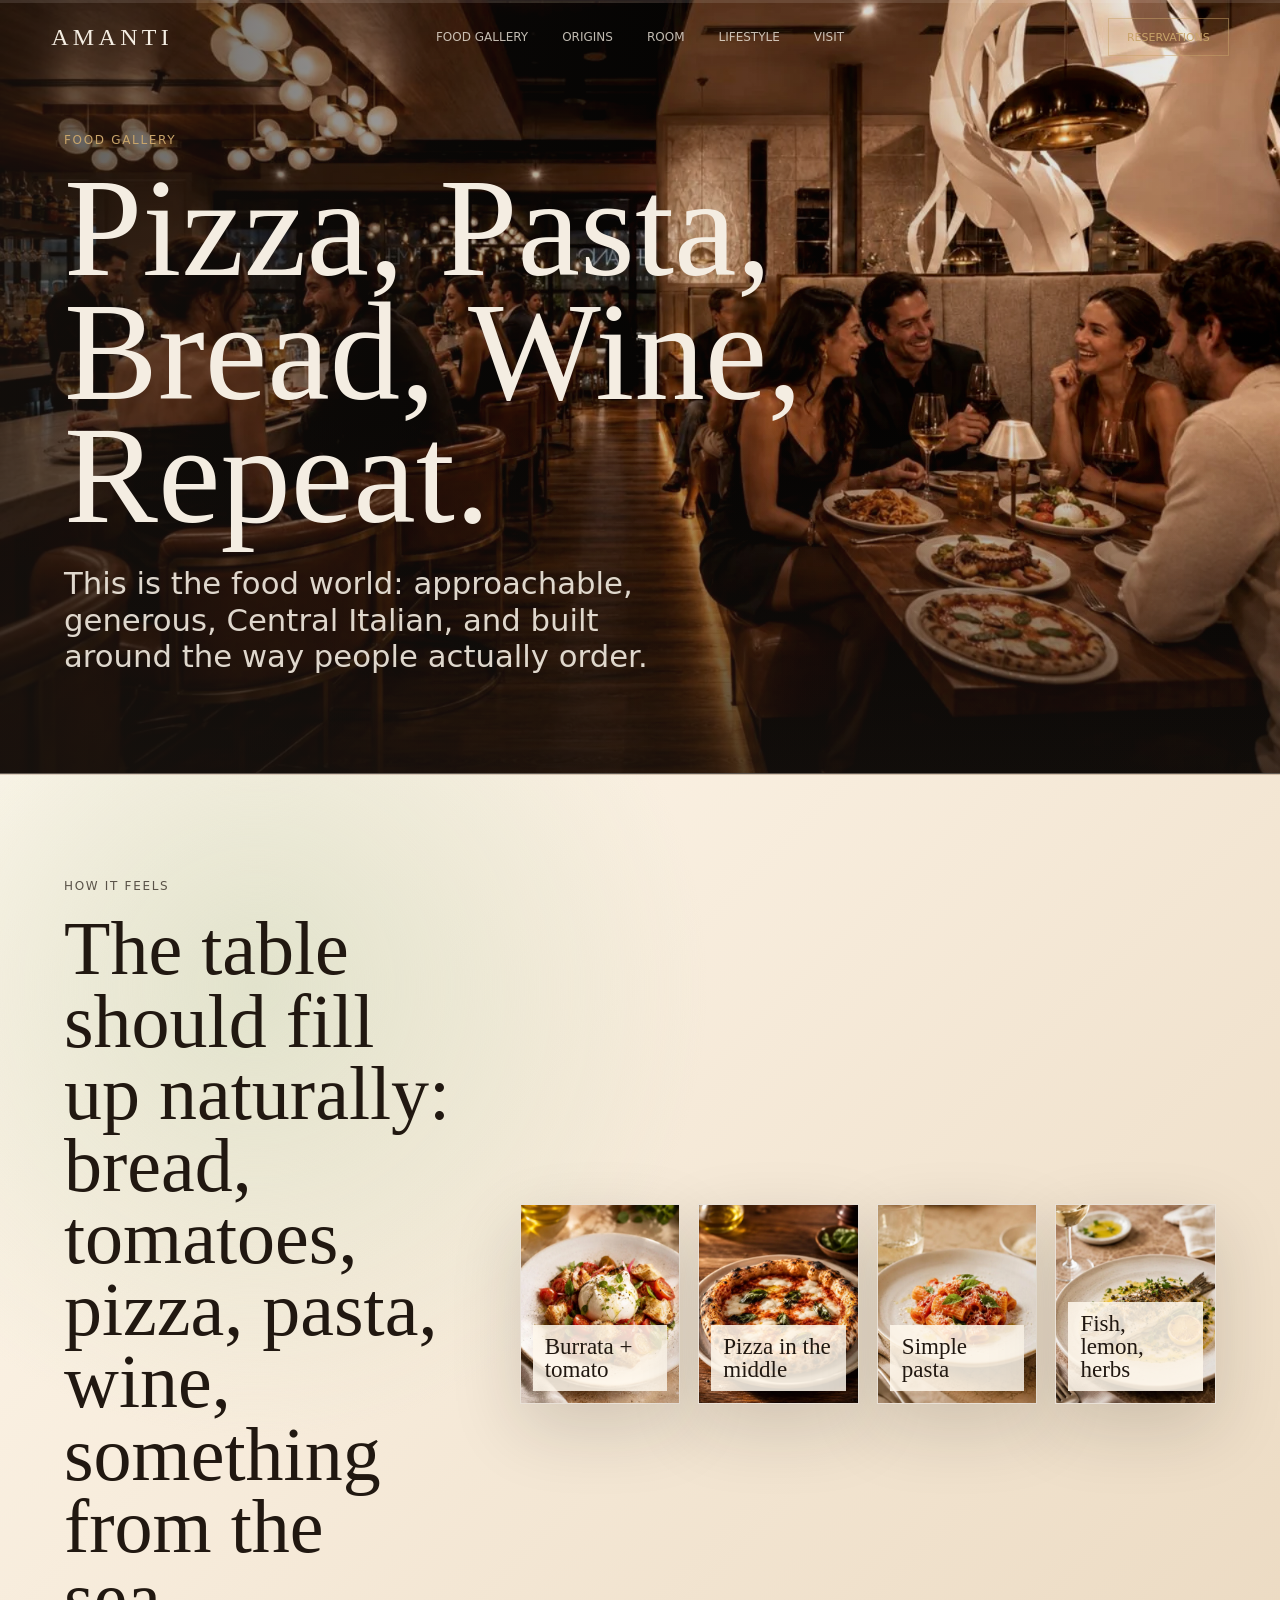
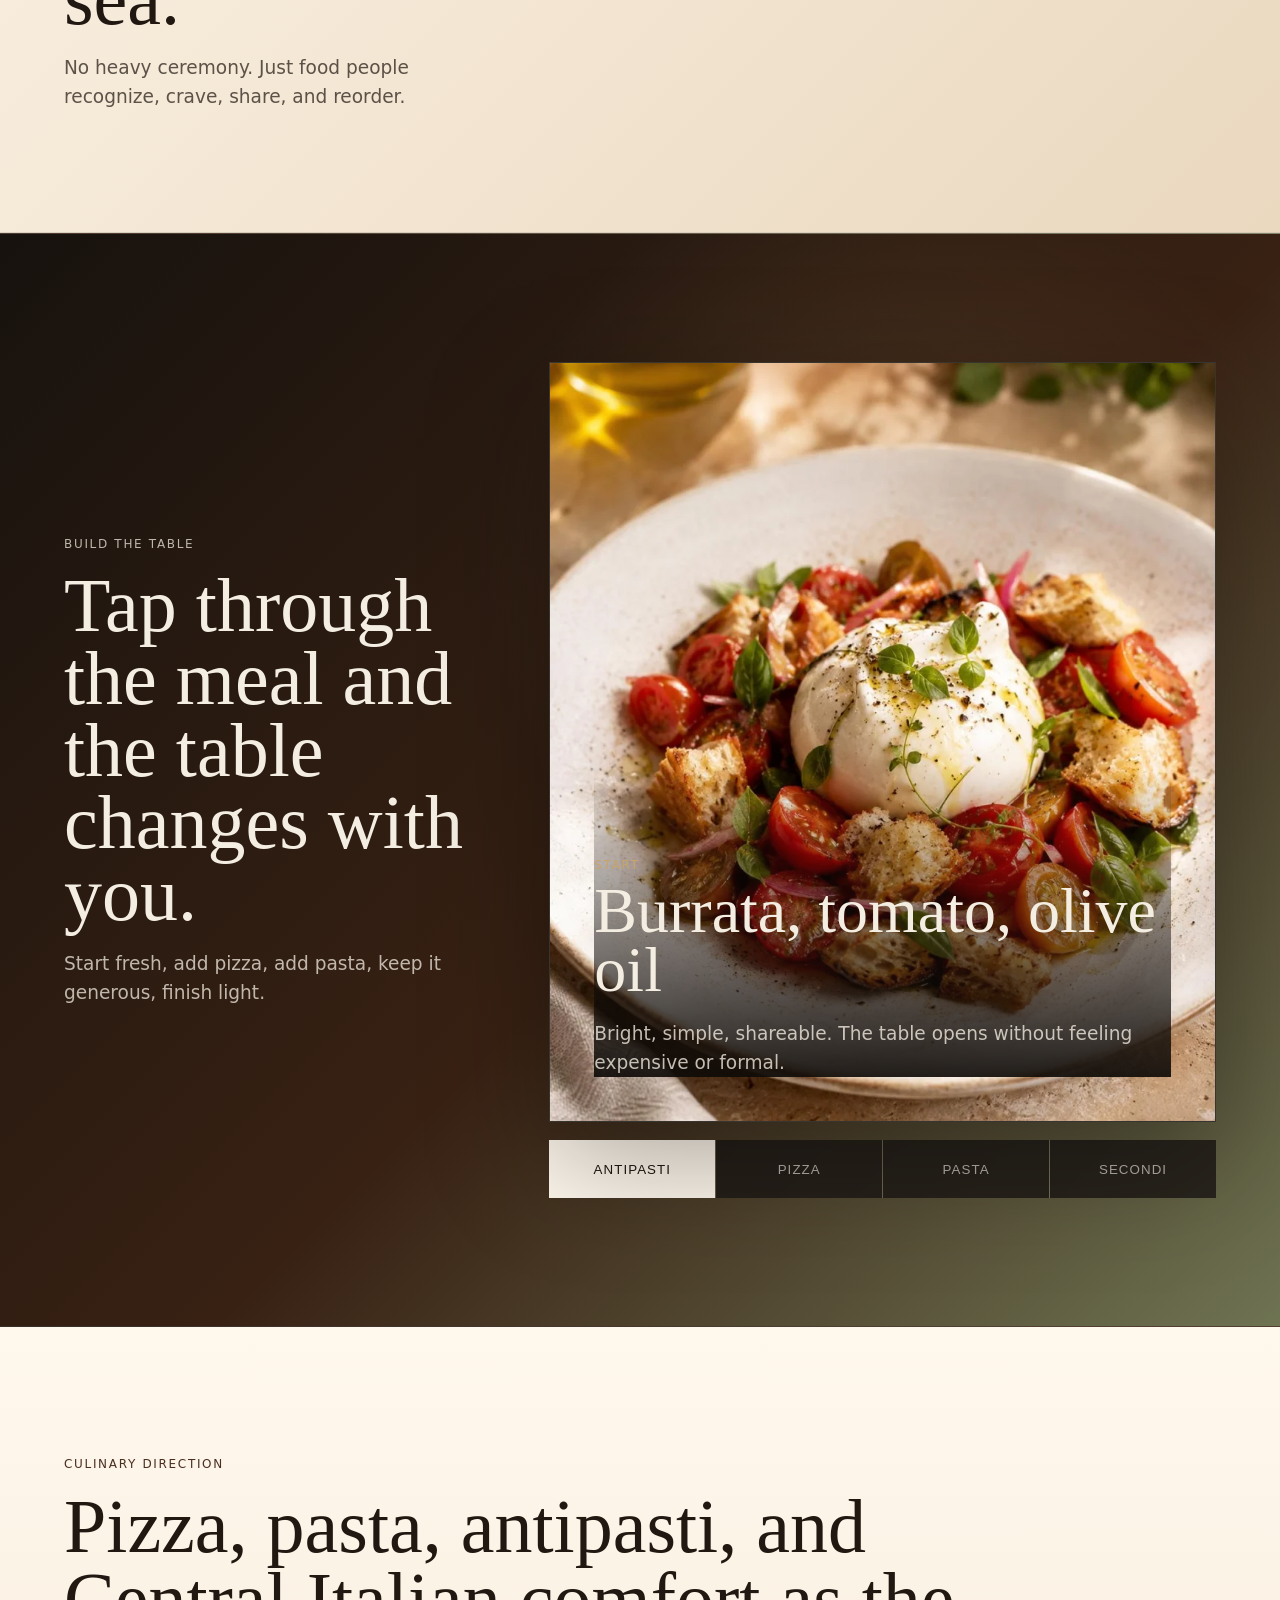
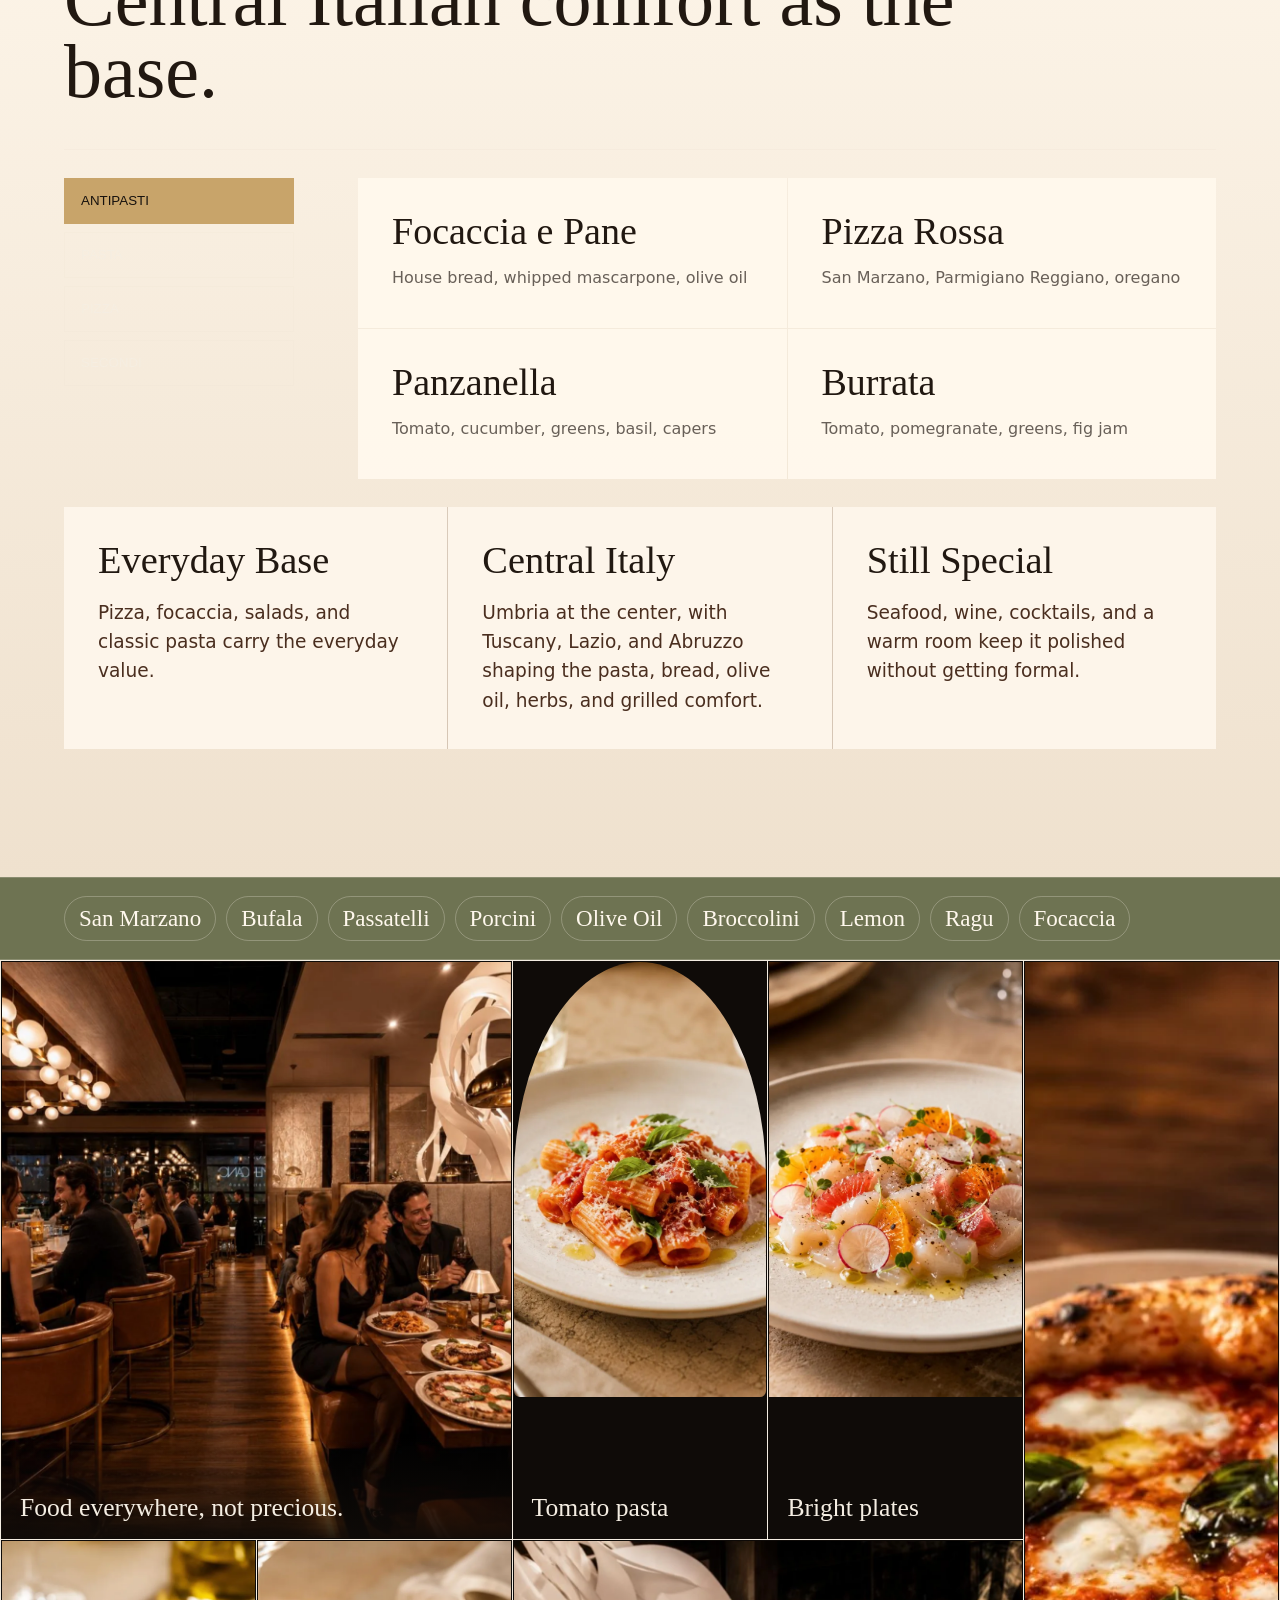
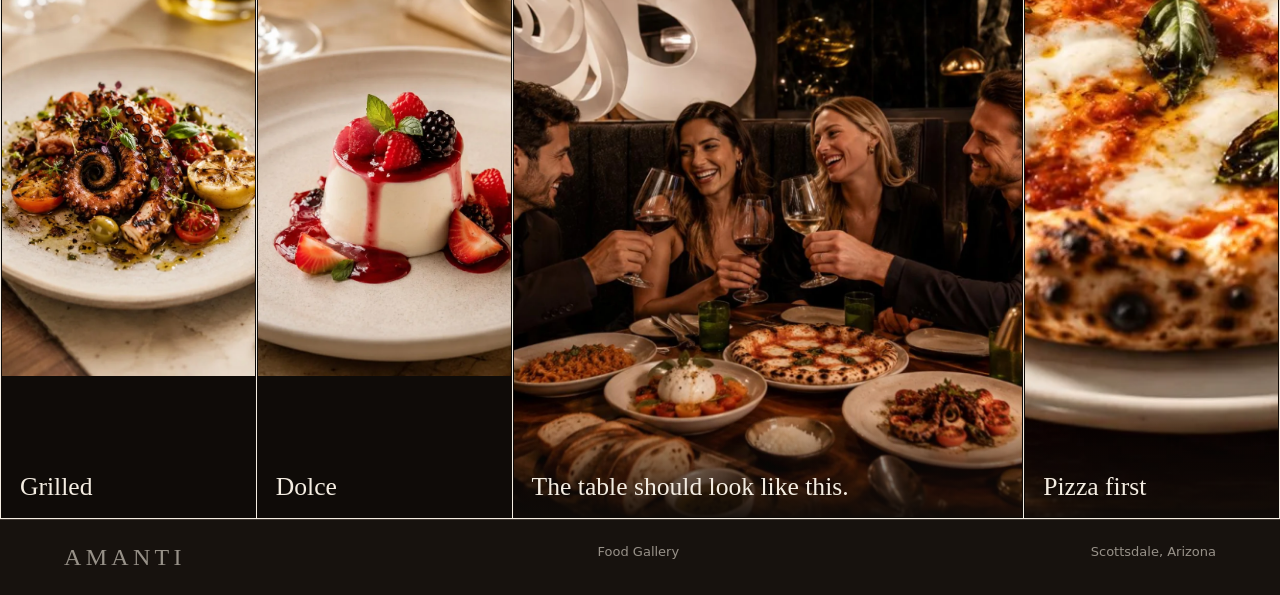
==== food.html @ 5ed213a6 "Split Amanti brand home and food gallery" ====
<!doctype html>
<html lang="en">
<head>
  <meta charset="utf-8">
  <meta name="viewport" content="width=device-width, initial-scale=1">
  <title>Food Gallery | Amanti Scottsdale</title>
  <meta name="description" content="Explore Amanti's food gallery: pizza, pasta, antipasti, seafood, Central Italian comfort, and everyday neighborhood Italian dishes.">
  <meta name="theme-color" content="#17120e">
  <meta property="og:title" content="Food Gallery | Amanti">
  <meta property="og:description" content="Pizza, pasta, antipasti, seafood, and Central Italian comfort at Amanti Scottsdale.">
  <meta property="og:image" content="https://amantirestaurant.com/assets/margherita-pizza.webp">
  <meta property="og:type" content="website">
  <link rel="canonical" href="https://amantirestaurant.com/food.html">
  <link rel="preload" as="image" href="assets/margherita-pizza.webp">
  <link rel="stylesheet" href="styles.css">
</head>
<body>
  <div class="ambient-light" aria-hidden="true"></div>
  <div class="scroll-meter" aria-hidden="true"><span data-scroll-meter></span></div>
  <header class="site-header" data-header>
    <a class="brand" href="index.html" aria-label="Amanti home">AMANTI</a>
    <nav aria-label="Primary">
      <a href="food.html" aria-current="page">Food Gallery</a>
      <a href="origins.html">Origins</a>
      <a href="index.html#room">Room</a>
      <a href="index.html#lifestyle">Lifestyle</a>
      <a href="index.html#visit">Visit</a>
    </nav>
    <a class="header-cta" href="index.html#visit">Reservations</a>
  </header>

  <main id="top">
    <section class="origin-hero food-hero">
      <img class="origin-hero-bg" src="assets/room-service-energy.webp" alt="An Amanti table filled with pizza, pasta, wine, and shared Italian plates">
      <div class="hero-scrim"></div>
      <div class="origin-hero-content">
        <p class="eyebrow">Food Gallery</p>
        <h1>Pizza, Pasta, Bread, Wine, Repeat.</h1>
        <p class="hero-copy">This is the food world: approachable, generous, Central Italian, and built around the way people actually order.</p>
      </div>
    </section>

    <section class="table-runner" aria-label="Amanti food on the table">
      <div class="runner-copy">
        <p class="eyebrow">How It Feels</p>
        <h2>The table should fill up naturally: bread, tomatoes, pizza, pasta, wine, something from the sea.</h2>
        <p>No heavy ceremony. Just food people recognize, crave, share, and reorder.</p>
      </div>
      <div class="runner-track">
        <figure class="runner-card tilt-left"><img src="assets/burrata-tomato.webp" alt="Burrata with tomatoes, basil, olive oil, and toasted bread"><figcaption>Burrata + tomato</figcaption></figure>
        <figure class="runner-card lift"><img src="assets/margherita-pizza.webp" alt="Margherita pizza with tomato, mozzarella, basil, and blistered crust"><figcaption>Pizza in the middle</figcaption></figure>
        <figure class="runner-card tilt-right"><img src="assets/rigatoni-tomato.webp" alt="Rigatoni pasta with tomato sauce, basil, and Parmigiano"><figcaption>Simple pasta</figcaption></figure>
        <figure class="runner-card"><img src="assets/branzino-lemon.webp" alt="Whole branzino with lemon, herbs, capers, olive oil, and wine"><figcaption>Fish, lemon, herbs</figcaption></figure>
      </div>
    </section>

    <section class="interactive-table" aria-label="Build an Amanti table">
      <div class="interactive-copy">
        <p class="eyebrow">Build The Table</p>
        <h2>Tap through the meal and the table changes with you.</h2>
        <p>Start fresh, add pizza, add pasta, keep it generous, finish light.</p>
      </div>
      <div class="table-stage">
        <div class="plate-frame">
          <img data-table-image src="assets/burrata-tomato.webp" alt="Burrata with tomatoes, basil, olive oil, and toasted bread">
          <div class="plate-label">
            <span data-table-kicker>Start</span>
            <strong data-table-title>Burrata, tomato, olive oil</strong>
            <p data-table-copy>Bright, simple, shareable. The table opens without feeling expensive or formal.</p>
          </div>
        </div>
        <div class="table-choices" role="tablist" aria-label="Choose the Amanti table moment">
          <button class="active" type="button" data-table-choice data-image="assets/burrata-tomato.webp" data-kicker="Start" data-title="Burrata, tomato, olive oil" data-copy="Bright, simple, shareable. The table opens without feeling expensive or formal.">Antipasti</button>
          <button type="button" data-table-choice data-image="assets/margherita-pizza.webp" data-kicker="Middle" data-title="Margherita, sausage, broccolini" data-copy="Pizza is the approachable base: useful for families, regulars, bar seats, and weeknight dinners.">Pizza</button>
          <button type="button" data-table-choice data-image="assets/rigatoni-tomato.webp" data-kicker="Comfort" data-title="Tomato pasta, ragu, passatelli" data-copy="Central Italian comfort. Familiar enough to crave, rooted enough to mean something.">Pasta</button>
          <button type="button" data-table-choice data-image="assets/branzino-lemon.webp" data-kicker="Still Special" data-title="Branzino, lemon, herbs" data-copy="Seafood, wine, and larger plates keep the ceiling high without changing the neighborhood feel.">Secondi</button>
        </div>
      </div>
    </section>

    <section class="menu-section" id="menu">
      <div class="section-heading">
        <p class="eyebrow">Culinary Direction</p>
        <h2>Pizza, pasta, antipasti, and Central Italian comfort as the base.</h2>
      </div>
      <div class="menu-shell">
        <div class="menu-tabs" role="tablist" aria-label="Menu sections">
          <button class="active" type="button" role="tab" aria-selected="true" data-menu-tab="antipasti">Antipasti</button>
          <button type="button" role="tab" aria-selected="false" data-menu-tab="pasta">Pasta</button>
          <button type="button" role="tab" aria-selected="false" data-menu-tab="pizza">Pizza</button>
          <button type="button" role="tab" aria-selected="false" data-menu-tab="secondi">Secondi</button>
        </div>
        <div class="menu-panel active" data-menu-panel="antipasti">
          <article><span>Focaccia e Pane</span><em>House bread, whipped mascarpone, olive oil</em></article>
          <article><span>Pizza Rossa</span><em>San Marzano, Parmigiano Reggiano, oregano</em></article>
          <article><span>Panzanella</span><em>Tomato, cucumber, greens, basil, capers</em></article>
          <article><span>Burrata</span><em>Tomato, pomegranate, greens, fig jam</em></article>
        </div>
        <div class="menu-panel" data-menu-panel="pasta">
          <article><span>Passatelli</span><em>Central Italian comfort, cheese, cream, Parmigiano</em></article>
          <article><span>Mezzelune di Patate ai Porcini</span><em>Potato, taleggio, porcini mushroom</em></article>
          <article><span>Pappardelle al Cinghiale</span><em>Wild boar white ragu</em></article>
          <article><span>Lasagna Bianca</span><em>Bechamel, mozzarella, sausage, mushroom</em></article>
        </div>
        <div class="menu-panel" data-menu-panel="pizza">
          <article><span>Margherita di Bufala</span><em>Bufala DOP, San Marzano, basil</em></article>
          <article><span>Pomodorini Gialli e Speck</span><em>Burrata, yellow datterini, speck</em></article>
          <article><span>Diavola</span><em>Soppressata calabrese, fiordilatte</em></article>
          <article><span>Salsiccia e Friarielli</span><em>Sausage, broccolini, Calabrian chili</em></article>
        </div>
        <div class="menu-panel" data-menu-panel="secondi">
          <article><span>Branzino al Cartoccio</span><em>Thin potato, charred cherry tomato</em></article>
          <article><span>Spiedini di Gamberi e Calamari</span><em>Breadcrumbs, lemon, roasted peppers</em></article>
          <article><span>Pollo alla Cacciatora</span><em>Tomato, olives, creamy mashed potato</em></article>
          <article><span>Arrosticini</span><em>Charred lamb skewers, rosemary, mint salad</em></article>
        </div>
      </div>
      <div class="menu-note-grid">
        <article><span>Everyday Base</span><p>Pizza, focaccia, salads, and classic pasta carry the everyday value.</p></article>
        <article><span>Central Italy</span><p>Umbria at the center, with Tuscany, Lazio, and Abruzzo shaping the pasta, bread, olive oil, herbs, and grilled comfort.</p></article>
        <article><span>Still Special</span><p>Seafood, wine, cocktails, and a warm room keep it polished without getting formal.</p></article>
      </div>
    </section>

    <section class="ingredient-strip" aria-label="Amanti ingredients and staples">
      <span>San Marzano</span><span>Bufala</span><span>Passatelli</span><span>Porcini</span><span>Olive Oil</span><span>Broccolini</span><span>Lemon</span><span>Ragu</span><span>Focaccia</span>
    </section>

    <section class="gallery organic-gallery" aria-label="Amanti visual food gallery">
      <figure class="wide"><img src="assets/room-service-energy.webp" alt="Warm Amanti dining room with guests, cocktails, wine, pizza, pasta, shared plates, and glowing globe lights"><figcaption>Food everywhere, not precious.</figcaption></figure>
      <figure class="round"><img src="assets/rigatoni-tomato.webp" alt="Rigatoni pasta with tomato sauce, basil, and Parmigiano"><figcaption>Tomato pasta</figcaption></figure>
      <figure><img src="assets/citrus-crudo.webp" alt="Italian crudo with citrus, radish, herbs, olive oil, and cracked pepper"><figcaption>Bright plates</figcaption></figure>
      <figure class="tall"><img src="assets/margherita-pizza.webp" alt="Margherita pizza with mozzarella, tomato, basil, and blistered crust"><figcaption>Pizza first</figcaption></figure>
      <figure><img src="assets/grilled-octopus.webp" alt="Grilled octopus with cherry tomatoes, olives, charred lemon, herbs, and olive oil"><figcaption>Grilled</figcaption></figure>
      <figure><img src="assets/dolce-berries.webp" alt="Creamy Italian dolce with raspberry sauce, fresh berries, and mint"><figcaption>Dolce</figcaption></figure>
      <figure class="wide"><img src="assets/group-toast-table.webp" alt="Four guests toasting wine over pizza, pasta, seafood, burrata, and bread"><figcaption>The table should look like this.</figcaption></figure>
    </section>
  </main>
  <footer>
    <span>AMANTI</span>
    <span>Food Gallery</span>
    <span>Scottsdale, Arizona</span>
  </footer>
  <script src="script.js"></script>
</body>
</html>
---- styles.css ----
:root {
  --espresso: #17120e;
  --walnut: #4a2e1f;
  --cognac: #9b5e35;
  --brass: #c8a46a;
  --marble: #e8ddcc;
  --linen: #f4ede2;
  --daylight: #fff8ed;
  --sage: #d8ddc3;
  --glass: #6f655b;
  --olive: #6e7352;
  --ink: #211811;
  --soft: rgba(244, 237, 226, .78);
  --line: rgba(232, 221, 204, .2);
}

* { box-sizing: border-box; }

html {
  scroll-behavior: smooth;
  background: var(--espresso);
}

body {
  margin: 0;
  font-family: Inter, ui-sans-serif, system-ui, -apple-system, BlinkMacSystemFont, "Segoe UI", sans-serif;
  color: var(--linen);
  background:
    linear-gradient(180deg, rgba(23,18,14,.86), rgba(244,237,226,.18) 780px, rgba(23,18,14,1) 1180px),
    var(--espresso);
  letter-spacing: 0;
}

.ambient-light {
  position: fixed;
  inset: auto auto 0 0;
  z-index: 100;
  width: 280px;
  height: 280px;
  pointer-events: none;
  background: radial-gradient(circle, rgba(200, 164, 106, .28), rgba(216, 221, 195, .12) 38%, transparent 68%);
  mix-blend-mode: screen;
  opacity: .85;
  transform: translate3d(var(--cursor-x, -200px), var(--cursor-y, -200px), 0);
  transition: opacity .25s ease;
}

.scroll-meter {
  position: fixed;
  inset: 0 0 auto;
  z-index: 60;
  height: 3px;
  background: rgba(244, 237, 226, .12);
}

.scroll-meter span {
  display: block;
  width: calc(var(--scroll-progress, 0) * 100%);
  height: 100%;
  background: linear-gradient(90deg, var(--brass), var(--sage), var(--cognac));
}

img {
  display: block;
  width: 100%;
  height: auto;
}

a { color: inherit; text-decoration: none; }

[data-reveal] {
  opacity: 0;
  transform: translateY(34px);
  transition: opacity .7s ease, transform .7s ease;
}

[data-reveal].revealed {
  opacity: 1;
  transform: translateY(0);
}

.site-header {
  position: fixed;
  inset: 0 0 auto;
  z-index: 20;
  display: grid;
  grid-template-columns: 1fr auto 1fr;
  align-items: center;
  gap: 24px;
  padding: 18px clamp(18px, 4vw, 54px);
  color: var(--linen);
  transition: background .25s ease, border-color .25s ease, padding .25s ease;
  border-bottom: 1px solid transparent;
}

.site-header.scrolled {
  background: rgba(23, 18, 14, .86);
  backdrop-filter: blur(18px);
  border-color: rgba(232, 221, 204, .12);
  padding-block: 12px;
}

.brand,
footer span:first-child {
  font-family: Georgia, "Times New Roman", serif;
  font-size: 24px;
  letter-spacing: .18em;
}

nav {
  display: flex;
  gap: clamp(16px, 3vw, 34px);
  font-size: 12px;
  text-transform: uppercase;
  color: rgba(244, 237, 226, .78);
}

nav a:hover { color: var(--linen); }

.header-cta {
  justify-self: end;
  min-height: 38px;
  display: inline-flex;
  align-items: center;
  justify-content: center;
  padding: 0 18px;
  border: 1px solid rgba(200, 164, 106, .5);
  color: var(--brass);
  text-transform: uppercase;
  font-size: 11px;
}

.hero {
  min-height: 94svh;
  position: relative;
  display: flex;
  align-items: flex-end;
  overflow: hidden;
  border-bottom: 1px solid var(--line);
}

.origin-hero {
  min-height: 86svh;
  position: relative;
  display: flex;
  align-items: flex-end;
  overflow: hidden;
  border-bottom: 1px solid var(--line);
}

.origin-hero-bg {
  position: absolute;
  inset: 0;
  height: 100%;
  object-fit: cover;
  filter: saturate(.92) contrast(1.06);
}

.origin-hero-content {
  position: relative;
  z-index: 1;
  width: min(1040px, 100%);
  padding: 0 clamp(18px, 5vw, 72px) 11svh;
}

.origin-hero h1 {
  max-width: 980px;
  font-size: clamp(58px, 11vw, 154px);
  line-height: .88;
}

.hero-bg,
.hero-scrim {
  position: absolute;
  inset: 0;
}

.hero-bg {
  height: 100%;
  object-fit: cover;
  filter: saturate(.9) contrast(1.05);
}

.hero-scrim {
  background:
    linear-gradient(90deg, rgba(23,18,14,.72), rgba(23,18,14,.24) 52%, rgba(23,18,14,.06)),
    linear-gradient(0deg, rgba(23,18,14,.7), transparent 46%);
}

.hero-content {
  position: relative;
  z-index: 1;
  width: min(900px, 100%);
  padding: 0 clamp(18px, 5vw, 72px) 12svh;
}

.eyebrow {
  margin: 0 0 16px;
  color: var(--brass);
  font-size: 12px;
  text-transform: uppercase;
  letter-spacing: .14em;
}

h1, h2 {
  font-family: Georgia, "Times New Roman", serif;
  font-weight: 400;
  letter-spacing: 0;
}

h1 {
  margin: 0;
  font-size: clamp(78px, 16vw, 210px);
  line-height: .82;
}

h2 {
  margin: 0;
  font-size: clamp(35px, 6vw, 76px);
  line-height: .95;
}

p {
  font-size: clamp(16px, 1.45vw, 20px);
  line-height: 1.58;
  color: var(--soft);
}

.hero-copy {
  max-width: 650px;
  margin: 28px 0 0;
  font-size: clamp(20px, 2.4vw, 34px);
  line-height: 1.18;
  color: rgba(244, 237, 226, .9);
}

.hero-actions,
.visit-actions {
  display: flex;
  flex-wrap: wrap;
  gap: 12px;
  margin-top: 34px;
}

.button {
  min-height: 48px;
  display: inline-flex;
  align-items: center;
  justify-content: center;
  padding: 0 22px;
  border: 1px solid rgba(232, 221, 204, .24);
  text-transform: uppercase;
  font-size: 12px;
  color: var(--linen);
  transition: transform .2s ease, background .2s ease, color .2s ease, border-color .2s ease;
}

.button:hover {
  transform: translateY(-2px);
  border-color: rgba(200, 164, 106, .7);
}

.button.primary {
  background: var(--brass);
  border-color: var(--brass);
  color: var(--espresso);
}

.button.ghost { background: rgba(23, 18, 14, .2); }

.hero-note {
  position: absolute;
  right: clamp(18px, 5vw, 72px);
  bottom: 34px;
  z-index: 1;
  display: grid;
  gap: 7px;
  color: rgba(244, 237, 226, .72);
  font-size: 13px;
  text-align: right;
}

.section-grid,
.menu-section,
.signature-board,
.origin-manifesto,
.origin-map,
.origin-food-system,
.after-dark,
.visit {
  padding: clamp(70px, 10vw, 140px) clamp(18px, 5vw, 72px);
}

.section-grid {
  display: grid;
  grid-template-columns: minmax(0, 1.12fr) minmax(280px, .88fr);
  gap: clamp(34px, 6vw, 90px);
  align-items: start;
}

.intro {
  background: var(--daylight);
  color: var(--ink);
}

.brand-statement {
  background:
    linear-gradient(135deg, rgba(255, 248, 237, .98), rgba(216, 221, 195, .72)),
    var(--daylight);
  color: var(--ink);
}

.intro p,
.intro .intro-copy p {
  color: rgba(33, 24, 17, .72);
}

.table-runner {
  position: relative;
  display: grid;
  grid-template-columns: minmax(280px, .72fr) minmax(0, 1.28fr);
  gap: clamp(28px, 5vw, 70px);
  align-items: center;
  padding: clamp(54px, 8vw, 110px) clamp(18px, 5vw, 72px);
  overflow: hidden;
  background:
    radial-gradient(circle at 20% 20%, rgba(216, 221, 195, .72), transparent 34%),
    linear-gradient(135deg, #fff8ed, #ead8bf);
  color: var(--ink);
  border-block: 1px solid rgba(74, 46, 31, .16);
}

.runner-copy {
  position: relative;
  z-index: 2;
}

.runner-copy p { color: rgba(33, 24, 17, .72); }

.runner-track {
  display: grid;
  grid-template-columns: repeat(4, minmax(160px, 1fr));
  gap: clamp(10px, 1.6vw, 18px);
  align-items: center;
}

.runner-card {
  position: relative;
  overflow: hidden;
  border: 1px solid rgba(74, 46, 31, .12);
  background: #fffaf1;
  box-shadow: 0 24px 70px rgba(33, 24, 17, .16);
}

.runner-card img {
  aspect-ratio: 4 / 5;
  height: 100%;
  object-fit: cover;
}

.runner-card figcaption {
  position: absolute;
  left: 12px;
  right: 12px;
  bottom: 12px;
  padding: 10px 12px;
  background: rgba(255, 248, 237, .86);
  color: var(--ink);
  font-family: Georgia, "Times New Roman", serif;
  font-size: clamp(18px, 1.8vw, 28px);
  line-height: 1;
}

.tilt-left { transform: rotate(-2.4deg); }
.tilt-right { transform: rotate(2deg); }
.lift { transform: translateY(-28px); }

.origin-runner {
  background:
    radial-gradient(circle at 85% 15%, rgba(200, 164, 106, .24), transparent 30%),
    linear-gradient(135deg, #f7ecdc, #dfe3c9);
}

.brand-film {
  display: grid;
  grid-template-columns: 1.35fr .8fr .8fr;
  grid-auto-rows: minmax(300px, 38vw);
  gap: 1px;
  background: rgba(244, 237, 226, .22);
  border-block: 1px solid var(--line);
}

.brand-film figure {
  position: relative;
  overflow: hidden;
  background: #0f0b08;
}

.brand-film .film-large {
  grid-row: span 2;
}

.brand-film img {
  height: 100%;
  object-fit: cover;
  filter: saturate(.94) contrast(1.04);
  transition: transform .8s ease;
}

.brand-film figure:hover img { transform: scale(1.04); }

.brand-film figcaption {
  position: absolute;
  left: 0;
  right: 0;
  bottom: 0;
  padding: 76px 22px 22px;
  background: linear-gradient(0deg, rgba(15, 11, 8, .92), transparent);
  color: var(--linen);
  font-family: Georgia, "Times New Roman", serif;
  font-size: clamp(24px, 3.2vw, 56px);
  line-height: .95;
}

.brand-canvas {
  position: relative;
  min-height: 82svh;
  display: grid;
  place-items: center;
  overflow: hidden;
  padding: clamp(70px, 10vw, 140px) clamp(18px, 5vw, 72px);
  background:
    radial-gradient(circle at 30% 30%, rgba(200, 164, 106, .28), transparent 28%),
    radial-gradient(circle at 72% 66%, rgba(216, 221, 195, .22), transparent 30%),
    #17120e;
}

.brand-orbit {
  position: absolute;
  inset: 8%;
  border: 1px solid rgba(244, 237, 226, .12);
  border-radius: 50%;
  animation: orbitTurn 32s linear infinite;
}

.brand-orbit span {
  position: absolute;
  color: rgba(244, 237, 226, .18);
  font-family: Georgia, "Times New Roman", serif;
  font-size: clamp(38px, 8vw, 132px);
  letter-spacing: .06em;
}

.brand-orbit span:nth-child(1) { top: -4%; left: 14%; }
.brand-orbit span:nth-child(2) { top: 42%; right: -5%; }
.brand-orbit span:nth-child(3) { bottom: -4%; left: 22%; }
.brand-orbit span:nth-child(4) { top: 36%; left: -5%; }

@keyframes orbitTurn {
  to { transform: rotate(360deg); }
}

.canvas-copy {
  position: relative;
  z-index: 2;
  width: min(900px, 100%);
  text-align: center;
}

.canvas-copy p {
  max-width: 720px;
  margin-inline: auto;
}

.art-grid {
  display: grid;
  grid-template-columns: repeat(3, minmax(0, 1fr));
  gap: 1px;
  background: rgba(74, 46, 31, .16);
  color: var(--ink);
}

.art-grid article {
  min-height: 420px;
  padding: clamp(26px, 4vw, 58px);
  background:
    linear-gradient(180deg, rgba(255, 248, 237, .95), rgba(232, 221, 204, .78));
}

.art-grid span {
  color: var(--cognac);
  font-family: Georgia, "Times New Roman", serif;
  font-size: 24px;
}

.art-grid p { color: rgba(33, 24, 17, .72); }

.lifestyle-marquee {
  overflow: hidden;
  background: #17120e;
  border-block: 1px solid rgba(244, 237, 226, .14);
}

.lifestyle-marquee div {
  display: flex;
  width: max-content;
  animation: marqueeDrift 38s linear infinite;
}

.lifestyle-marquee img {
  width: min(72vw, 680px);
  height: clamp(360px, 44vw, 620px);
  object-fit: cover;
  border-right: 1px solid rgba(244, 237, 226, .14);
}

@keyframes marqueeDrift {
  to { transform: translateX(-50%); }
}

.interactive-table {
  display: grid;
  grid-template-columns: minmax(280px, .76fr) minmax(0, 1.24fr);
  gap: clamp(34px, 6vw, 86px);
  align-items: center;
  padding: clamp(70px, 10vw, 140px) clamp(18px, 5vw, 72px);
  background:
    radial-gradient(circle at 70% 30%, rgba(200, 164, 106, .18), transparent 35%),
    linear-gradient(135deg, #17120e, #382113 55%, #6e7352);
  color: var(--linen);
  border-block: 1px solid rgba(244, 237, 226, .14);
}

.interactive-copy { position: sticky; top: 96px; }
.interactive-copy p { color: rgba(244, 237, 226, .74); }
.table-stage { display: grid; gap: 18px; }

.plate-frame {
  position: relative;
  min-height: min(72vw, 760px);
  overflow: hidden;
  background: #0f0b08;
  border: 1px solid rgba(244, 237, 226, .18);
  box-shadow: 0 38px 110px rgba(0, 0, 0, .34);
}

.plate-frame img {
  position: absolute;
  inset: 0;
  height: 100%;
  object-fit: cover;
  transition: opacity .28s ease, transform .7s ease;
}

.plate-frame.changing img { opacity: .36; transform: scale(1.04); }

.plate-label {
  position: absolute;
  left: clamp(18px, 4vw, 44px);
  right: clamp(18px, 4vw, 44px);
  bottom: clamp(18px, 4vw, 44px);
  padding-top: 90px;
  background: linear-gradient(0deg, rgba(15,11,8,.92), transparent);
}

.plate-label span {
  display: block;
  color: var(--brass);
  font-size: 12px;
  letter-spacing: .14em;
  text-transform: uppercase;
}

.plate-label strong {
  display: block;
  margin-top: 10px;
  font-family: Georgia, "Times New Roman", serif;
  font-weight: 400;
  font-size: clamp(38px, 5vw, 78px);
  line-height: .92;
}

.plate-label p { max-width: 580px; margin-bottom: 0; }

.table-choices {
  display: grid;
  grid-template-columns: repeat(4, minmax(0, 1fr));
  gap: 1px;
  background: rgba(244, 237, 226, .18);
}

.table-choices button {
  min-height: 58px;
  border: 0;
  background: rgba(23, 18, 14, .82);
  color: rgba(244, 237, 226, .72);
  cursor: pointer;
  text-transform: uppercase;
  letter-spacing: .08em;
}

.table-choices button.active { background: var(--daylight); color: var(--ink); }

.origin-manifesto {
  display: grid;
  grid-template-columns: minmax(0, 1.05fr) minmax(300px, .95fr);
  gap: clamp(34px, 6vw, 90px);
  align-items: start;
  background: var(--daylight);
  color: var(--ink);
}

.origin-manifesto p {
  margin: 0;
  font-size: clamp(19px, 2vw, 30px);
  line-height: 1.32;
  color: rgba(33, 24, 17, .74);
}

.origin-map {
  display: grid;
  grid-template-columns: minmax(280px, .72fr) minmax(0, 1.28fr);
  gap: clamp(34px, 6vw, 90px);
  background:
    linear-gradient(180deg, #efe1ce, rgba(216,221,195,.84));
  border-block: 1px solid var(--line);
  color: var(--ink);
}

.origin-map p,
.origin-map .eyebrow { color: rgba(33, 24, 17, .72); }

.origin-map-copy {
  position: sticky;
  top: 92px;
  align-self: start;
}

.origin-points {
  display: grid;
  grid-template-columns: repeat(2, minmax(0, 1fr));
  gap: 1px;
  background: var(--line);
}

.origin-points article {
  min-height: 245px;
  padding: clamp(24px, 3.5vw, 46px);
  background: rgba(255, 248, 237, .96);
}

.origin-points span,
.food-system-grid span {
  display: block;
  font-family: Georgia, "Times New Roman", serif;
  font-size: clamp(28px, 3.3vw, 46px);
  line-height: .98;
  color: var(--ink);
}

.origin-points p,
.food-system-grid p {
  margin-bottom: 0;
}

.origin-ritual {
  display: grid;
  grid-template-columns: minmax(0, .82fr) minmax(300px, .9fr) minmax(0, .82fr);
  gap: 1px;
  background: var(--line);
  border-bottom: 1px solid var(--line);
}

.origin-ritual > div {
  align-self: center;
  padding: clamp(38px, 6vw, 82px);
  background: var(--daylight);
  color: var(--ink);
}

.origin-ritual > div p { color: rgba(33, 24, 17, .72); }

.origin-ritual figure {
  position: relative;
  min-height: 660px;
  overflow: hidden;
  background: #0f0b08;
}

.origin-ritual img {
  height: 100%;
  object-fit: cover;
}

.origin-ritual figcaption {
  position: absolute;
  left: 0;
  right: 0;
  bottom: 0;
  padding: 64px 22px 22px;
  background: linear-gradient(0deg, rgba(15,11,8,.9), transparent);
  font-family: Georgia, "Times New Roman", serif;
  font-size: clamp(24px, 2.5vw, 38px);
  line-height: 1;
}

.food-system-grid {
  display: grid;
  grid-template-columns: repeat(3, minmax(0, 1fr));
  gap: 1px;
  background: var(--line);
}

.origin-food-system {
  background: linear-gradient(180deg, var(--daylight), #efe1ce);
  color: var(--ink);
}

.origin-food-system p,
.origin-food-system .eyebrow { color: rgba(33, 24, 17, .72); }

.food-system-grid article {
  background: rgba(255, 248, 237, .96);
}

.food-system-grid img {
  height: clamp(320px, 34vw, 520px);
  object-fit: cover;
}

.food-system-grid span,
.food-system-grid p {
  padding-inline: clamp(22px, 3vw, 36px);
}

.food-system-grid span { margin-top: 28px; }
.food-system-grid p { padding-bottom: 32px; }

.origin-afterword {
  display: grid;
  grid-template-columns: minmax(0, 1.05fr) minmax(320px, .95fr);
  min-height: 76svh;
  border-top: 1px solid var(--line);
  background: var(--daylight);
  color: var(--ink);
}

.origin-afterword p { color: rgba(33, 24, 17, .72); }

.origin-afterword img {
  height: 100%;
  object-fit: cover;
}

.origin-afterword div {
  align-self: center;
  padding: clamp(42px, 8vw, 100px);
}

.intro-copy p:first-child { margin-top: 0; }

.image-band {
  position: relative;
  min-height: 78svh;
  display: flex;
  align-items: flex-end;
  overflow: hidden;
}

.image-band img {
  position: absolute;
  inset: 0;
  height: 100%;
  object-fit: cover;
}

.image-band::after {
  content: "";
  position: absolute;
  inset: 0;
  background: linear-gradient(0deg, rgba(23,18,14,.82), rgba(23,18,14,.12) 62%);
}

.band-caption {
  position: relative;
  z-index: 1;
  width: min(820px, 100%);
  padding: 0 clamp(18px, 5vw, 72px) clamp(42px, 8vw, 90px);
}

.section-heading {
  width: min(900px, 100%);
  margin-bottom: 42px;
}

.menu-shell {
  display: grid;
  grid-template-columns: 230px 1fr;
  gap: clamp(24px, 5vw, 70px);
  border-top: 1px solid var(--line);
  padding-top: 28px;
}

.menu-note-grid {
  display: grid;
  grid-template-columns: repeat(3, minmax(0, 1fr));
  gap: 1px;
  margin-top: 28px;
  background: rgba(74, 46, 31, .16);
}

.menu-note-grid article {
  min-height: 170px;
  padding: clamp(22px, 3vw, 34px);
  background: rgba(255, 248, 237, .94);
}

.menu-note-grid span {
  display: block;
  font-family: Georgia, "Times New Roman", serif;
  font-size: clamp(26px, 3vw, 42px);
  line-height: 1;
}

.menu-note-grid p {
  margin-bottom: 0;
  color: rgba(33, 24, 17, .68);
}

.menu-section {
  background: linear-gradient(180deg, var(--daylight), #efe1ce);
  color: var(--ink);
}

.menu-section p,
.menu-section .eyebrow { color: var(--walnut); }

.menu-tabs {
  display: grid;
  gap: 8px;
  align-content: start;
  position: sticky;
  top: 90px;
}

.menu-tabs button {
  min-height: 46px;
  border: 1px solid rgba(232, 221, 204, .14);
  background: rgba(244, 237, 226, .04);
  color: rgba(244, 237, 226, .74);
  text-align: left;
  padding: 0 16px;
  text-transform: uppercase;
  cursor: pointer;
}

.menu-tabs button.active {
  color: var(--espresso);
  background: var(--brass);
  border-color: var(--brass);
}

.menu-panel {
  display: none;
  grid-template-columns: repeat(2, minmax(0, 1fr));
  gap: 1px;
  background: rgba(232, 221, 204, .13);
}

.menu-panel.active { display: grid; }

.menu-panel article {
  min-height: 150px;
  padding: clamp(22px, 3vw, 34px);
  background: rgba(255, 248, 237, .96);
}

.menu-panel span {
  display: block;
  font-family: Georgia, "Times New Roman", serif;
  font-size: clamp(24px, 3vw, 38px);
  line-height: 1;
  color: var(--ink);
}

.menu-panel em {
  display: block;
  margin-top: 16px;
  color: rgba(33, 24, 17, .68);
  font-style: normal;
  line-height: 1.45;
}

.signature-board {
  background: linear-gradient(180deg, #efe1ce, rgba(216,221,195,.7));
  border-top: 1px solid var(--line);
  color: var(--ink);
}

.signature-board .eyebrow,
.signature-board p { color: var(--walnut); }

figure { margin: 0; }

.signature-grid {
  display: grid;
  grid-template-columns: repeat(4, minmax(0, 1fr));
  gap: 1px;
  background: var(--line);
}

.signature-grid figure,
.gallery figure {
  position: relative;
  overflow: hidden;
  background: #0f0b08;
}

.signature-grid img {
  height: clamp(420px, 42vw, 680px);
  object-fit: cover;
  transition: transform .7s ease;
}

.signature-grid figure:hover img,
.gallery figure:hover img { transform: scale(1.035); }

.signature-grid figcaption,
.gallery figcaption {
  position: absolute;
  left: 0;
  right: 0;
  bottom: 0;
  padding: 70px 22px 22px;
  background: linear-gradient(0deg, rgba(15,11,8,.92), transparent);
  color: var(--linen);
}

.signature-grid figcaption span,
.gallery figcaption {
  font-family: Georgia, "Times New Roman", serif;
  font-size: clamp(24px, 2.6vw, 38px);
  line-height: 1;
}

.signature-grid figcaption em {
  display: block;
  margin-top: 10px;
  color: rgba(244, 237, 226, .68);
  font-family: Inter, ui-sans-serif, system-ui, sans-serif;
  font-size: 14px;
  font-style: normal;
  line-height: 1.35;
}

.split-story {
  display: grid;
  grid-template-columns: minmax(0, .9fr) minmax(0, 1.1fr);
  min-height: 76svh;
  border-block: 1px solid var(--line);
}

.split-story img {
  height: 100%;
  object-fit: cover;
}

.split-story div {
  align-self: center;
  padding: clamp(42px, 8vw, 100px);
}

.experience-band {
  padding: 1px 0;
  background: var(--line);
}

.experience-band img {
  display: block;
  width: 100%;
  max-height: 86svh;
  object-fit: cover;
}

.ingredient-strip {
  display: flex;
  gap: 10px;
  overflow: hidden;
  padding: 18px clamp(18px, 5vw, 72px);
  background: var(--olive);
  color: var(--daylight);
  border-block: 1px solid rgba(244, 237, 226, .2);
}

.ingredient-strip span {
  flex: 0 0 auto;
  padding: 10px 14px;
  border: 1px solid rgba(244, 237, 226, .28);
  border-radius: 999px;
  font-family: Georgia, "Times New Roman", serif;
  font-size: clamp(17px, 1.8vw, 28px);
  line-height: 1;
}

.night-paths {
  padding: clamp(70px, 10vw, 140px) clamp(18px, 5vw, 72px);
  background: #fff8ed;
  color: var(--ink);
}

.night-paths .eyebrow,
.night-paths p { color: rgba(33, 24, 17, .72); }

.path-grid {
  display: grid;
  grid-template-columns: repeat(4, minmax(0, 1fr));
  gap: 1px;
  background: rgba(74, 46, 31, .16);
}

.path-grid article {
  min-height: 280px;
  padding: clamp(22px, 3vw, 38px);
  background: linear-gradient(180deg, rgba(255, 248, 237, .96), rgba(232, 221, 204, .82));
  transition: transform .25s ease, background .25s ease;
}

.path-grid article:hover { transform: translateY(-8px); background: #d8ddc3; }

.path-grid span {
  color: var(--cognac);
  font-family: Georgia, "Times New Roman", serif;
  font-size: 22px;
}

h3 {
  margin: 42px 0 0;
  font-family: Georgia, "Times New Roman", serif;
  font-weight: 400;
  font-size: clamp(32px, 3.4vw, 54px);
  line-height: .96;
}

.gallery {
  display: grid;
  grid-template-columns: repeat(6, minmax(0, 1fr));
  gap: 1px;
  background: var(--line);
}

.gallery img {
  height: clamp(320px, 34vw, 540px);
  object-fit: cover;
  transition: transform .7s ease;
}

.gallery figure.wide { grid-column: span 2; }
.gallery figure.wide img { height: clamp(420px, 45vw, 680px); }
.gallery figcaption {
  font-size: clamp(20px, 2vw, 30px);
  padding: 58px 18px 18px;
}

.organic-gallery {
  grid-template-columns: repeat(5, minmax(0, 1fr));
  background: #f4ede2;
  padding: 1px;
}

.organic-gallery figure {
  border: 1px solid rgba(23, 18, 14, .08);
}

.organic-gallery figure.round img {
  border-radius: 50% 50% 6px 6px;
}

.organic-gallery figure.tall {
  grid-row: span 2;
}

.organic-gallery figure.tall img {
  height: 100%;
  min-height: 680px;
}

.after-dark {
  display: grid;
  grid-template-columns: minmax(280px, .8fr) minmax(0, 1.2fr);
  gap: clamp(34px, 6vw, 90px);
  align-items: center;
  background: linear-gradient(180deg, rgba(244,237,226,.96), rgba(216,221,195,.88));
  color: var(--ink);
}

.after-dark p { color: rgba(33, 24, 17, .72); }

.after-copy { position: sticky; top: 92px; }

.night-grid {
  display: grid;
  grid-template-columns: repeat(2, minmax(0, 1fr));
  gap: 14px;
}

.night-grid img {
  min-height: 420px;
  height: 44vw;
  max-height: 680px;
  object-fit: cover;
}

.night-grid img:first-child {
  grid-row: span 2;
  height: 100%;
}

.visit {
  display: grid;
  grid-template-columns: minmax(0, 1fr) auto;
  gap: 30px;
  align-items: end;
  background:
    linear-gradient(90deg, rgba(23,18,14,.96), rgba(23,18,14,.78)),
    url("assets/wine-bar.webp") center / cover;
}

.visit h2 { margin-bottom: 20px; }
.visit p { margin-bottom: 0; }
.visit-note {
  grid-column: 1 / -1;
  padding-top: 28px;
  border-top: 1px solid var(--line);
  color: rgba(244, 237, 226, .62);
}

footer {
  display: flex;
  justify-content: space-between;
  gap: 20px;
  padding: 24px clamp(18px, 5vw, 72px);
  border-top: 1px solid var(--line);
  color: rgba(244, 237, 226, .58);
  font-size: 13px;
}

@media (max-width: 860px) {
  .site-header {
    grid-template-columns: 1fr auto;
  }

  nav { display: none; }

  .hero { min-height: 92svh; }
  .hero-content { padding-bottom: 18svh; }
  .hero-note {
    left: 18px;
    right: 18px;
    text-align: left;
  }

  .section-grid,
  .brand-film,
  .art-grid,
  .origin-manifesto,
  .origin-map,
  .origin-ritual,
  .origin-afterword,
  .menu-shell,
  .split-story,
  .after-dark,
  .visit {
    grid-template-columns: 1fr;
  }

  .brand-film {
    grid-auto-rows: auto;
  }

  .brand-film .film-large { grid-row: auto; }
  .brand-film img { min-height: 430px; }
  .brand-orbit { inset: 18%; }
  .brand-orbit span { font-size: clamp(30px, 10vw, 80px); }

  .menu-tabs {
    position: static;
    grid-template-columns: repeat(2, minmax(0, 1fr));
  }

  .menu-panel { grid-template-columns: 1fr; }
  .table-runner,
  .interactive-table,
  .runner-track,
  .table-choices,
  .path-grid,
  .menu-note-grid {
    grid-template-columns: 1fr;
  }
  .interactive-copy { position: static; }
  .plate-frame { min-height: 78svh; }
  .runner-track { gap: 16px; }
  .tilt-left,
  .tilt-right,
  .lift { transform: none; }
  .origin-map-copy { position: static; }
  .origin-points,
  .food-system-grid { grid-template-columns: 1fr; }
  .origin-ritual figure { min-height: 520px; }
  .origin-afterword img { min-height: 480px; }
  .split-story img { min-height: 420px; }
  .signature-grid { grid-template-columns: 1fr; }
  .signature-grid img { height: 74svh; }
  .gallery { grid-template-columns: 1fr; }
  .organic-gallery { grid-template-columns: 1fr; }
  .organic-gallery figure.tall img { min-height: 0; height: 72svh; }
  .gallery img,
  .gallery figure.wide img { height: 72svh; }
  .gallery figure.wide { grid-column: auto; }
  .after-copy { position: static; }
  .night-grid { grid-template-columns: 1fr; }
  .night-grid img,
  .night-grid img:first-child {
    height: auto;
    min-height: 0;
  }

  .visit-actions { justify-content: flex-start; }

  footer {
    display: grid;
  }
}

@media (prefers-reduced-motion: reduce) {
  *,
  *::before,
  *::after {
    scroll-behavior: auto !important;
    transition-duration: .01ms !important;
    animation-duration: .01ms !important;
  }
  .ambient-light { display: none; }
}

@media (max-width: 520px) {
  .brand { font-size: 20px; }
  .header-cta { padding-inline: 12px; }
  .menu-tabs { grid-template-columns: 1fr; }
  .button { width: 100%; }
}
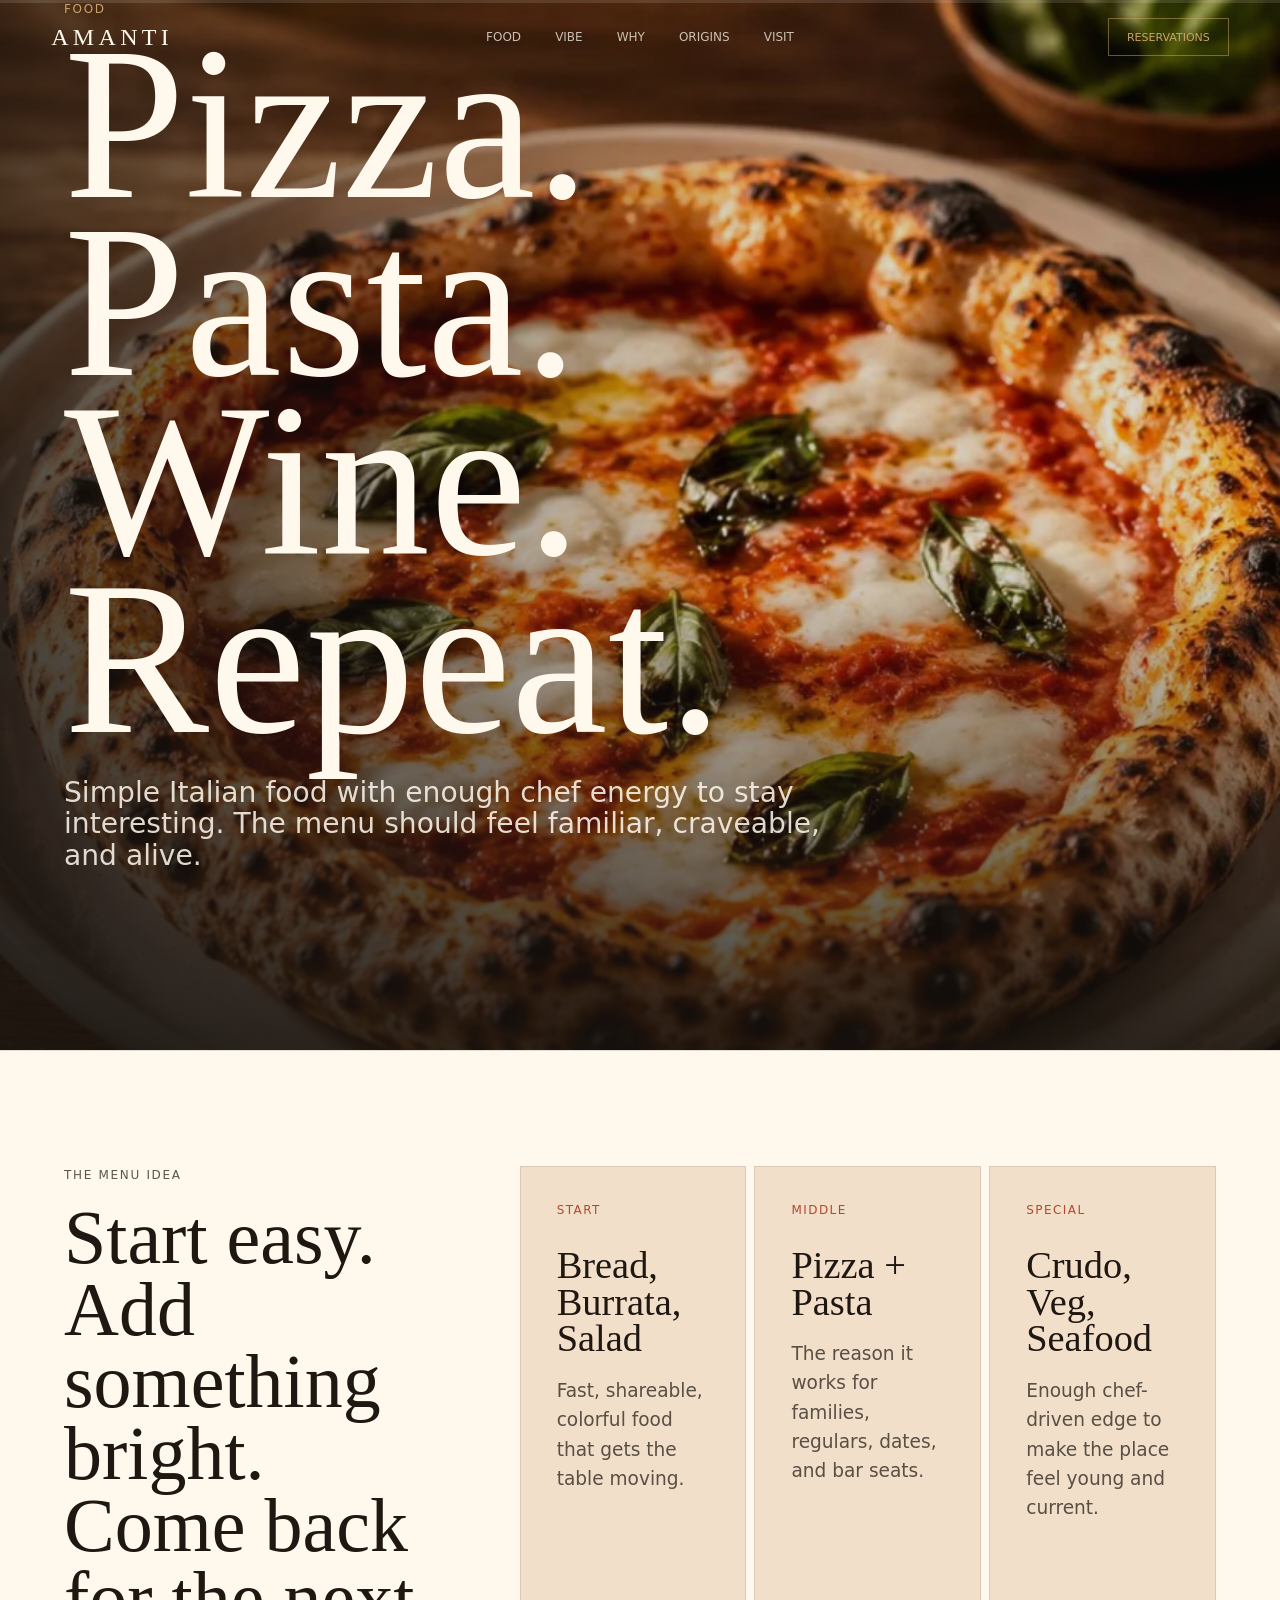
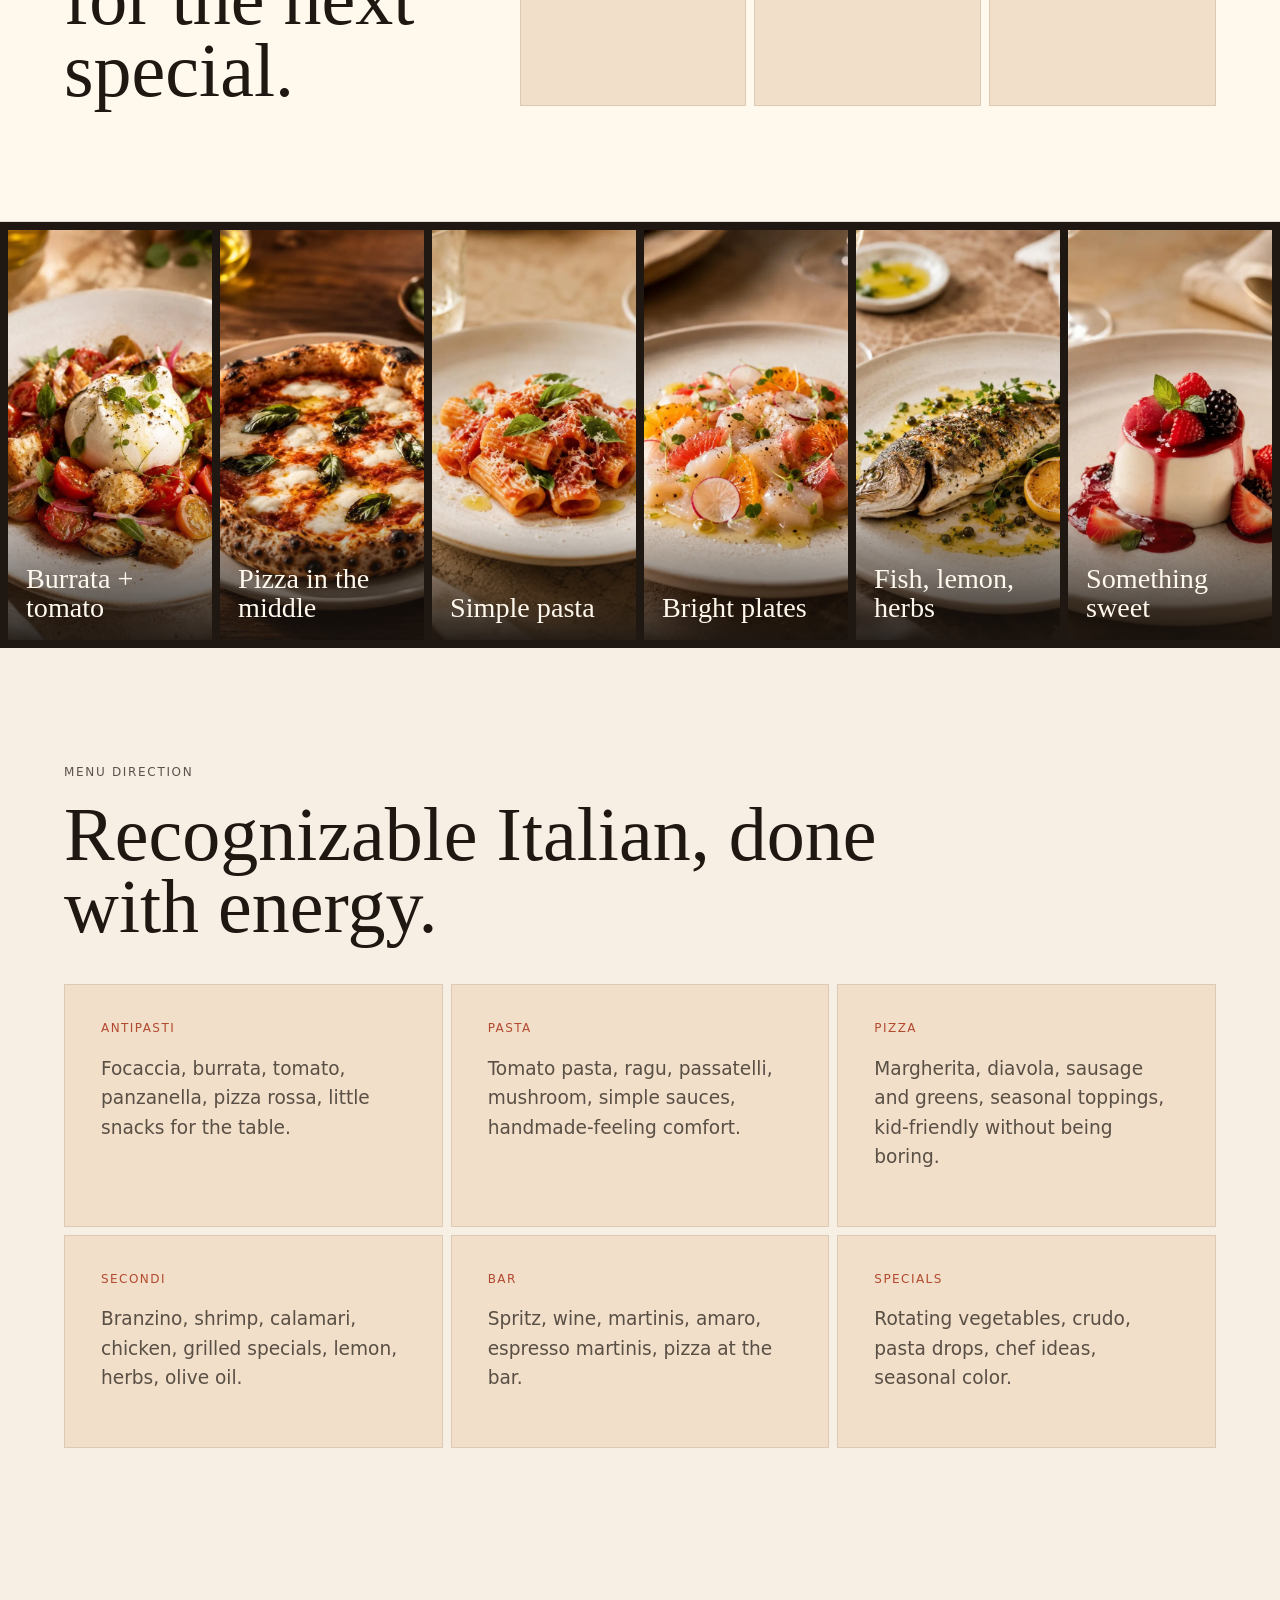
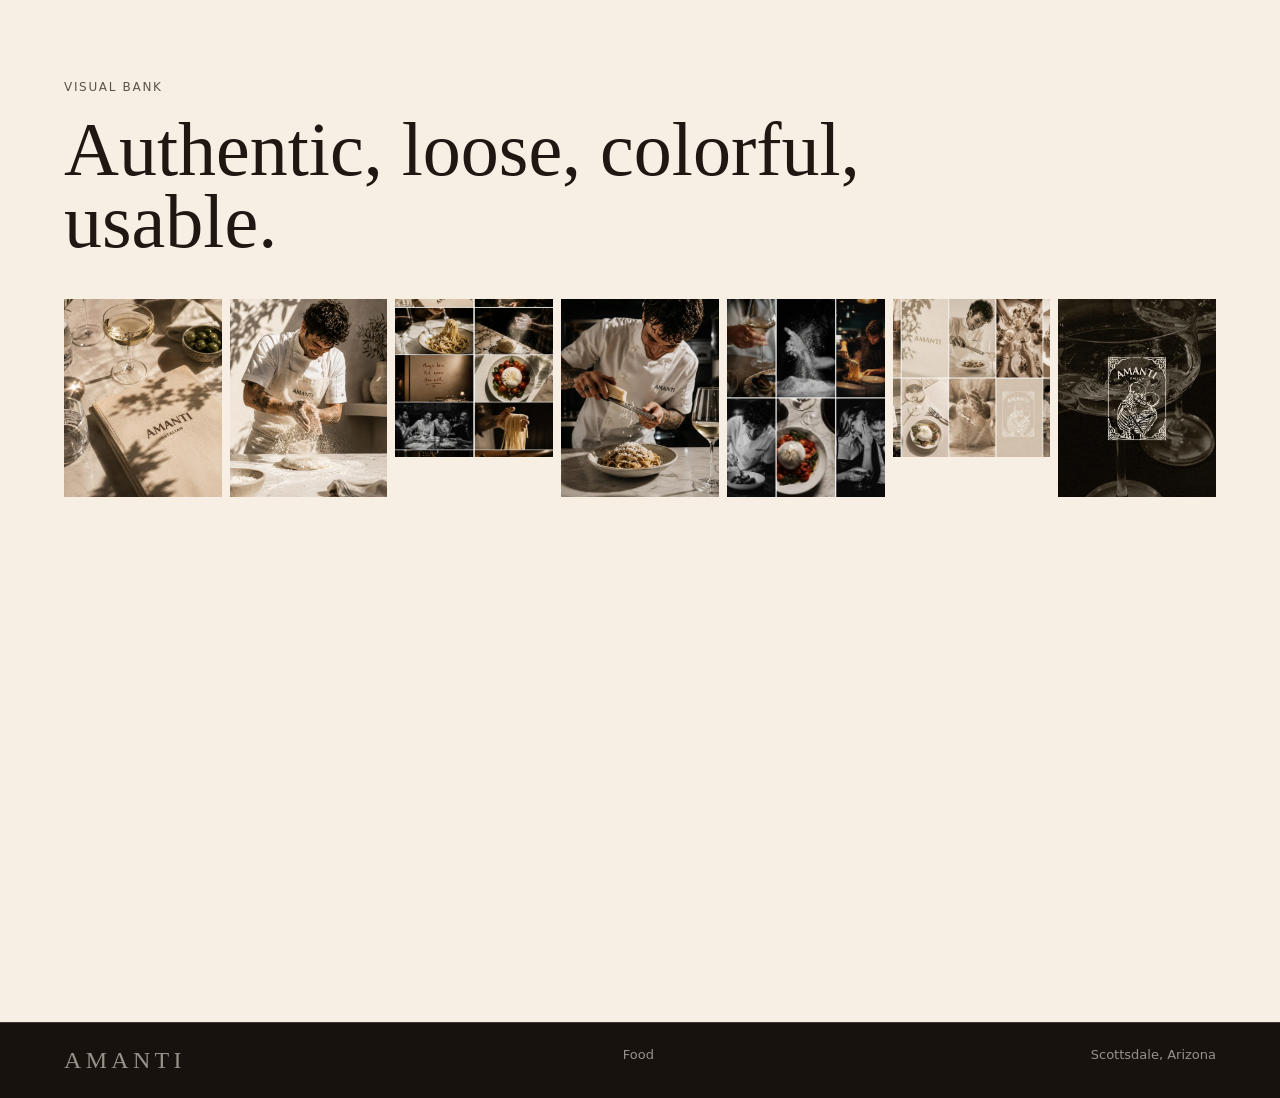
==== commit f70be054: "Rebuild Amanti site around approachable Italian vision" ====
--- a/food.html
+++ b/food.html
@@ -3,144 +3,114 @@
 <head>
   <meta charset="utf-8">
   <meta name="viewport" content="width=device-width, initial-scale=1">
-  <title>Food Gallery | Amanti Scottsdale</title>
-  <meta name="description" content="Explore Amanti's food gallery: pizza, pasta, antipasti, seafood, Central Italian comfort, and everyday neighborhood Italian dishes.">
+  <title>Food | Amanti Scottsdale</title>
+  <meta name="description" content="Amanti food direction: pizza, pasta, bread, wine, bright plates, and a young chef-driven Italian menu that stays approachable.">
   <meta name="theme-color" content="#17120e">
-  <meta property="og:title" content="Food Gallery | Amanti">
-  <meta property="og:description" content="Pizza, pasta, antipasti, seafood, and Central Italian comfort at Amanti Scottsdale.">
+  <meta property="og:title" content="Food | Amanti">
+  <meta property="og:description" content="Pizza, pasta, bread, wine, bright plates, and approachable young chef-driven Italian food.">
   <meta property="og:image" content="https://amantirestaurant.com/assets/margherita-pizza.webp">
   <meta property="og:type" content="website">
   <link rel="canonical" href="https://amantirestaurant.com/food.html">
   <link rel="preload" as="image" href="assets/margherita-pizza.webp">
   <link rel="stylesheet" href="styles.css">
 </head>
-<body>
-  <div class="ambient-light" aria-hidden="true"></div>
+<body class="amanti-rebuild food-rebuild">
   <div class="scroll-meter" aria-hidden="true"><span data-scroll-meter></span></div>
   <header class="site-header" data-header>
     <a class="brand" href="index.html" aria-label="Amanti home">AMANTI</a>
     <nav aria-label="Primary">
-      <a href="food.html" aria-current="page">Food Gallery</a>
+      <a href="food.html" aria-current="page">Food</a>
+      <a href="index.html#vibe">Vibe</a>
+      <a href="index.html#why">Why</a>
       <a href="origins.html">Origins</a>
-      <a href="index.html#room">Room</a>
-      <a href="index.html#lifestyle">Lifestyle</a>
       <a href="index.html#visit">Visit</a>
     </nav>
     <a class="header-cta" href="index.html#visit">Reservations</a>
   </header>
 
   <main id="top">
-    <section class="origin-hero food-hero">
-      <img class="origin-hero-bg" src="assets/room-service-energy.webp" alt="An Amanti table filled with pizza, pasta, wine, and shared Italian plates">
-      <div class="hero-scrim"></div>
-      <div class="origin-hero-content">
-        <p class="eyebrow">Food Gallery</p>
-        <h1>Pizza, Pasta, Bread, Wine, Repeat.</h1>
-        <p class="hero-copy">This is the food world: approachable, generous, Central Italian, and built around the way people actually order.</p>
+    <section class="raw-hero food-raw-hero">
+      <img src="assets/margherita-pizza.webp" alt="Margherita pizza with tomato, mozzarella, basil, and blistered crust">
+      <div class="raw-hero-copy">
+        <p class="eyebrow">Food</p>
+        <h1>Pizza. Pasta. Wine. Repeat.</h1>
+        <p>Simple Italian food with enough chef energy to stay interesting. The menu should feel familiar, craveable, and alive.</p>
       </div>
     </section>
 
-    <section class="table-runner" aria-label="Amanti food on the table">
-      <div class="runner-copy">
-        <p class="eyebrow">How It Feels</p>
-        <h2>The table should fill up naturally: bread, tomatoes, pizza, pasta, wine, something from the sea.</h2>
-        <p>No heavy ceremony. Just food people recognize, crave, share, and reorder.</p>
+    <section class="menu-promise">
+      <div>
+        <p class="eyebrow">The Menu Idea</p>
+        <h2>Start easy. Add something bright. Come back for the next special.</h2>
       </div>
-      <div class="runner-track">
-        <figure class="runner-card tilt-left"><img src="assets/burrata-tomato.webp" alt="Burrata with tomatoes, basil, olive oil, and toasted bread"><figcaption>Burrata + tomato</figcaption></figure>
-        <figure class="runner-card lift"><img src="assets/margherita-pizza.webp" alt="Margherita pizza with tomato, mozzarella, basil, and blistered crust"><figcaption>Pizza in the middle</figcaption></figure>
-        <figure class="runner-card tilt-right"><img src="assets/rigatoni-tomato.webp" alt="Rigatoni pasta with tomato sauce, basil, and Parmigiano"><figcaption>Simple pasta</figcaption></figure>
-        <figure class="runner-card"><img src="assets/branzino-lemon.webp" alt="Whole branzino with lemon, herbs, capers, olive oil, and wine"><figcaption>Fish, lemon, herbs</figcaption></figure>
+      <div class="truth-cards">
+        <article><span>Start</span><h3>Bread, Burrata, Salad</h3><p>Fast, shareable, colorful food that gets the table moving.</p></article>
+        <article><span>Middle</span><h3>Pizza + Pasta</h3><p>The reason it works for families, regulars, dates, and bar seats.</p></article>
+        <article><span>Special</span><h3>Crudo, Veg, Seafood</h3><p>Enough chef-driven edge to make the place feel young and current.</p></article>
       </div>
     </section>
 
-    <section class="interactive-table" aria-label="Build an Amanti table">
-      <div class="interactive-copy">
-        <p class="eyebrow">Build The Table</p>
-        <h2>Tap through the meal and the table changes with you.</h2>
-        <p>Start fresh, add pizza, add pasta, keep it generous, finish light.</p>
+    <section class="table-energy food-table" aria-label="Amanti food staples">
+      <figure><img src="assets/burrata-tomato.webp" alt="Burrata with tomatoes, basil, olive oil, and toasted bread"><figcaption>Burrata + tomato</figcaption></figure>
+      <figure><img src="assets/margherita-pizza.webp" alt="Margherita pizza"><figcaption>Pizza in the middle</figcaption></figure>
+      <figure><img src="assets/rigatoni-tomato.webp" alt="Tomato rigatoni"><figcaption>Simple pasta</figcaption></figure>
+      <figure><img src="assets/citrus-crudo.webp" alt="Citrus crudo"><figcaption>Bright plates</figcaption></figure>
+      <figure><img src="assets/branzino-lemon.webp" alt="Branzino with lemon and herbs"><figcaption>Fish, lemon, herbs</figcaption></figure>
+      <figure><img src="assets/dolce-berries.webp" alt="Dolce with berries"><figcaption>Something sweet</figcaption></figure>
+    </section>
+
+    <section class="menu-board" id="menu" aria-label="Amanti menu direction">
+      <div class="section-heading">
+        <p class="eyebrow">Menu Direction</p>
+        <h2>Recognizable Italian, done with energy.</h2>
       </div>
-      <div class="table-stage">
-        <div class="plate-frame">
-          <img data-table-image src="assets/burrata-tomato.webp" alt="Burrata with tomatoes, basil, olive oil, and toasted bread">
-          <div class="plate-label">
-            <span data-table-kicker>Start</span>
-            <strong data-table-title>Burrata, tomato, olive oil</strong>
-            <p data-table-copy>Bright, simple, shareable. The table opens without feeling expensive or formal.</p>
-          </div>
-        </div>
-        <div class="table-choices" role="tablist" aria-label="Choose the Amanti table moment">
-          <button class="active" type="button" data-table-choice data-image="assets/burrata-tomato.webp" data-kicker="Start" data-title="Burrata, tomato, olive oil" data-copy="Bright, simple, shareable. The table opens without feeling expensive or formal.">Antipasti</button>
-          <button type="button" data-table-choice data-image="assets/margherita-pizza.webp" data-kicker="Middle" data-title="Margherita, sausage, broccolini" data-copy="Pizza is the approachable base: useful for families, regulars, bar seats, and weeknight dinners.">Pizza</button>
-          <button type="button" data-table-choice data-image="assets/rigatoni-tomato.webp" data-kicker="Comfort" data-title="Tomato pasta, ragu, passatelli" data-copy="Central Italian comfort. Familiar enough to crave, rooted enough to mean something.">Pasta</button>
-          <button type="button" data-table-choice data-image="assets/branzino-lemon.webp" data-kicker="Still Special" data-title="Branzino, lemon, herbs" data-copy="Seafood, wine, and larger plates keep the ceiling high without changing the neighborhood feel.">Secondi</button>
-        </div>
+      <div class="menu-list">
+        <article><span>Antipasti</span><p>Focaccia, burrata, tomato, panzanella, pizza rossa, little snacks for the table.</p></article>
+        <article><span>Pasta</span><p>Tomato pasta, ragu, passatelli, mushroom, simple sauces, handmade-feeling comfort.</p></article>
+        <article><span>Pizza</span><p>Margherita, diavola, sausage and greens, seasonal toppings, kid-friendly without being boring.</p></article>
+        <article><span>Secondi</span><p>Branzino, shrimp, calamari, chicken, grilled specials, lemon, herbs, olive oil.</p></article>
+        <article><span>Bar</span><p>Spritz, wine, martinis, amaro, espresso martinis, pizza at the bar.</p></article>
+        <article><span>Specials</span><p>Rotating vegetables, crudo, pasta drops, chef ideas, seasonal color.</p></article>
       </div>
     </section>
 
-    <section class="menu-section" id="menu">
+    <section class="visual-bank" aria-label="Amanti visual image bank">
       <div class="section-heading">
-        <p class="eyebrow">Culinary Direction</p>
-        <h2>Pizza, pasta, antipasti, and Central Italian comfort as the base.</h2>
+        <p class="eyebrow">Visual Bank</p>
+        <h2>Authentic, loose, colorful, usable.</h2>
       </div>
-      <div class="menu-shell">
-        <div class="menu-tabs" role="tablist" aria-label="Menu sections">
-          <button class="active" type="button" role="tab" aria-selected="true" data-menu-tab="antipasti">Antipasti</button>
-          <button type="button" role="tab" aria-selected="false" data-menu-tab="pasta">Pasta</button>
-          <button type="button" role="tab" aria-selected="false" data-menu-tab="pizza">Pizza</button>
-          <button type="button" role="tab" aria-selected="false" data-menu-tab="secondi">Secondi</button>
-        </div>
-        <div class="menu-panel active" data-menu-panel="antipasti">
-          <article><span>Focaccia e Pane</span><em>House bread, whipped mascarpone, olive oil</em></article>
-          <article><span>Pizza Rossa</span><em>San Marzano, Parmigiano Reggiano, oregano</em></article>
-          <article><span>Panzanella</span><em>Tomato, cucumber, greens, basil, capers</em></article>
-          <article><span>Burrata</span><em>Tomato, pomegranate, greens, fig jam</em></article>
-        </div>
-        <div class="menu-panel" data-menu-panel="pasta">
-          <article><span>Passatelli</span><em>Central Italian comfort, cheese, cream, Parmigiano</em></article>
-          <article><span>Mezzelune di Patate ai Porcini</span><em>Potato, taleggio, porcini mushroom</em></article>
-          <article><span>Pappardelle al Cinghiale</span><em>Wild boar white ragu</em></article>
-          <article><span>Lasagna Bianca</span><em>Bechamel, mozzarella, sausage, mushroom</em></article>
-        </div>
-        <div class="menu-panel" data-menu-panel="pizza">
-          <article><span>Margherita di Bufala</span><em>Bufala DOP, San Marzano, basil</em></article>
-          <article><span>Pomodorini Gialli e Speck</span><em>Burrata, yellow datterini, speck</em></article>
-          <article><span>Diavola</span><em>Soppressata calabrese, fiordilatte</em></article>
-          <article><span>Salsiccia e Friarielli</span><em>Sausage, broccolini, Calabrian chili</em></article>
-        </div>
-        <div class="menu-panel" data-menu-panel="secondi">
-          <article><span>Branzino al Cartoccio</span><em>Thin potato, charred cherry tomato</em></article>
-          <article><span>Spiedini di Gamberi e Calamari</span><em>Breadcrumbs, lemon, roasted peppers</em></article>
-          <article><span>Pollo alla Cacciatora</span><em>Tomato, olives, creamy mashed potato</em></article>
-          <article><span>Arrosticini</span><em>Charred lamb skewers, rosemary, mint salad</em></article>
-        </div>
-      </div>
-      <div class="menu-note-grid">
-        <article><span>Everyday Base</span><p>Pizza, focaccia, salads, and classic pasta carry the everyday value.</p></article>
-        <article><span>Central Italy</span><p>Umbria at the center, with Tuscany, Lazio, and Abruzzo shaping the pasta, bread, olive oil, herbs, and grilled comfort.</p></article>
-        <article><span>Still Special</span><p>Seafood, wine, cocktails, and a warm room keep it polished without getting formal.</p></article>
+      <div class="visual-bank-grid">
+        <figure><img src="assets/amanti-new-01.webp" alt="Amanti visual reference 01"></figure>
+        <figure><img src="assets/amanti-new-02.webp" alt="Amanti visual reference 02"></figure>
+        <figure><img src="assets/amanti-new-03.webp" alt="Amanti visual reference 03"></figure>
+        <figure><img src="assets/amanti-new-04.webp" alt="Amanti visual reference 04"></figure>
+        <figure><img src="assets/amanti-new-05.webp" alt="Amanti visual reference 05"></figure>
+        <figure><img src="assets/amanti-new-06.webp" alt="Amanti visual reference 06"></figure>
+        <figure><img src="assets/amanti-new-07.webp" alt="Amanti visual reference 07"></figure>
+        <figure><img src="assets/amanti-new-08.webp" alt="Amanti visual reference 08"></figure>
+        <figure><img src="assets/amanti-new-09.webp" alt="Amanti visual reference 09"></figure>
+        <figure><img src="assets/amanti-new-10.webp" alt="Amanti visual reference 10"></figure>
+        <figure><img src="assets/amanti-new-11.webp" alt="Amanti visual reference 11"></figure>
+        <figure><img src="assets/amanti-new-12.webp" alt="Amanti visual reference 12"></figure>
+        <figure><img src="assets/amanti-new-13.webp" alt="Amanti visual reference 13"></figure>
+        <figure><img src="assets/amanti-new-14.webp" alt="Amanti visual reference 14"></figure>
+        <figure><img src="assets/amanti-new-15.webp" alt="Amanti visual reference 15"></figure>
+        <figure><img src="assets/amanti-new-16.webp" alt="Amanti visual reference 16"></figure>
+        <figure><img src="assets/amanti-new-17.webp" alt="Amanti visual reference 17"></figure>
+        <figure><img src="assets/amanti-new-18.webp" alt="Amanti visual reference 18"></figure>
+        <figure><img src="assets/amanti-new-19.webp" alt="Amanti visual reference 19"></figure>
+        <figure><img src="assets/amanti-new-20.webp" alt="Amanti visual reference 20"></figure>
+        <figure><img src="assets/amanti-new-21.webp" alt="Amanti visual reference 21"></figure>
       </div>
     </section>
+  </main>
 
-    <section class="ingredient-strip" aria-label="Amanti ingredients and staples">
-      <span>San Marzano</span><span>Bufala</span><span>Passatelli</span><span>Porcini</span><span>Olive Oil</span><span>Broccolini</span><span>Lemon</span><span>Ragu</span><span>Focaccia</span>
-    </section>
-
-    <section class="gallery organic-gallery" aria-label="Amanti visual food gallery">
-      <figure class="wide"><img src="assets/room-service-energy.webp" alt="Warm Amanti dining room with guests, cocktails, wine, pizza, pasta, shared plates, and glowing globe lights"><figcaption>Food everywhere, not precious.</figcaption></figure>
-      <figure class="round"><img src="assets/rigatoni-tomato.webp" alt="Rigatoni pasta with tomato sauce, basil, and Parmigiano"><figcaption>Tomato pasta</figcaption></figure>
-      <figure><img src="assets/citrus-crudo.webp" alt="Italian crudo with citrus, radish, herbs, olive oil, and cracked pepper"><figcaption>Bright plates</figcaption></figure>
-      <figure class="tall"><img src="assets/margherita-pizza.webp" alt="Margherita pizza with mozzarella, tomato, basil, and blistered crust"><figcaption>Pizza first</figcaption></figure>
-      <figure><img src="assets/grilled-octopus.webp" alt="Grilled octopus with cherry tomatoes, olives, charred lemon, herbs, and olive oil"><figcaption>Grilled</figcaption></figure>
-      <figure><img src="assets/dolce-berries.webp" alt="Creamy Italian dolce with raspberry sauce, fresh berries, and mint"><figcaption>Dolce</figcaption></figure>
-      <figure class="wide"><img src="assets/group-toast-table.webp" alt="Four guests toasting wine over pizza, pasta, seafood, burrata, and bread"><figcaption>The table should look like this.</figcaption></figure>
-    </section>
-  </main>
   <footer>
     <span>AMANTI</span>
-    <span>Food Gallery</span>
+    <span>Food</span>
     <span>Scottsdale, Arizona</span>
   </footer>
+
   <script src="script.js"></script>
 </body>
 </html>
--- a/styles.css
+++ b/styles.css
@@ -19,6 +19,7 @@
 html {
   scroll-behavior: smooth;
   background: var(--espresso);
+  overflow-x: clip;
 }
 
 body {
@@ -29,6 +30,7 @@
     linear-gradient(180deg, rgba(23,18,14,.86), rgba(244,237,226,.18) 780px, rgba(23,18,14,1) 1180px),
     var(--espresso);
   letter-spacing: 0;
+  overflow-x: clip;
 }
 
 .ambient-light {
@@ -310,6 +312,417 @@
   color: var(--ink);
 }
 
+.chef-energy {
+  display: grid;
+  grid-template-columns: minmax(300px, .74fr) minmax(0, 1.26fr);
+  gap: clamp(26px, 5vw, 74px);
+  align-items: center;
+  padding: clamp(64px, 10vw, 138px) clamp(18px, 5vw, 72px);
+  background:
+    linear-gradient(135deg, #17120e 0%, #332015 48%, #6e7352 100%);
+  color: var(--linen);
+  border-block: 1px solid rgba(244, 237, 226, .14);
+}
+
+.chef-copy {
+  position: sticky;
+  top: 96px;
+  align-self: start;
+}
+
+.chef-copy p {
+  color: rgba(244, 237, 226, .74);
+}
+
+.chef-tags {
+  display: flex;
+  flex-wrap: wrap;
+  gap: 8px;
+  margin-top: 30px;
+}
+
+.chef-tags span {
+  min-height: 38px;
+  display: inline-flex;
+  align-items: center;
+  padding: 0 14px;
+  border: 1px solid rgba(244, 237, 226, .22);
+  color: rgba(244, 237, 226, .86);
+  text-transform: uppercase;
+  font-size: 11px;
+  letter-spacing: .1em;
+  background: rgba(244, 237, 226, .06);
+}
+
+.chef-board {
+  display: grid;
+  grid-template-columns: repeat(2, minmax(0, 1fr));
+  gap: 1px;
+  background: rgba(244, 237, 226, .16);
+  box-shadow: 0 34px 120px rgba(15, 11, 8, .32);
+}
+
+.chef-board figure,
+.chef-board article {
+  min-height: 330px;
+  background: rgba(255, 248, 237, .94);
+  color: var(--ink);
+}
+
+.chef-board figure {
+  position: relative;
+  overflow: hidden;
+}
+
+.chef-board .chef-main {
+  grid-row: span 2;
+}
+
+.chef-board img {
+  height: 100%;
+  object-fit: cover;
+  transition: transform .7s ease;
+}
+
+.chef-board figure:hover img {
+  transform: scale(1.035);
+}
+
+.chef-board figcaption {
+  position: absolute;
+  inset: auto 0 0;
+  padding: 76px 22px 22px;
+  background: linear-gradient(0deg, rgba(15, 11, 8, .88), transparent);
+  color: var(--linen);
+  font-family: Georgia, "Times New Roman", serif;
+  font-size: clamp(24px, 2.4vw, 38px);
+  line-height: 1;
+}
+
+.chef-board article {
+  padding: clamp(22px, 3vw, 38px);
+}
+
+.chef-board article span {
+  color: var(--cognac);
+  font-family: Georgia, "Times New Roman", serif;
+  font-size: 22px;
+}
+
+.chef-board article h3 {
+  margin-top: 38px;
+  font-size: clamp(30px, 3.1vw, 48px);
+}
+
+.chef-board article p {
+  color: rgba(33, 24, 17, .72);
+}
+
+.fresh-visuals {
+  padding: clamp(64px, 10vw, 138px) clamp(18px, 5vw, 72px);
+  background: linear-gradient(180deg, #fff8ed, #ead8bf);
+  color: var(--ink);
+}
+
+.fresh-visuals .eyebrow,
+.fresh-visuals p {
+  color: rgba(33, 24, 17, .72);
+}
+
+.fresh-grid {
+  display: grid;
+  grid-template-columns: repeat(4, minmax(0, 1fr));
+  gap: 1px;
+  background: rgba(74, 46, 31, .18);
+}
+
+.fresh-grid figure {
+  position: relative;
+  min-height: clamp(280px, 34vw, 520px);
+  overflow: hidden;
+  background: #0f0b08;
+}
+
+.fresh-grid figure.wide {
+  grid-column: span 2;
+}
+
+.fresh-grid img {
+  height: 100%;
+  object-fit: cover;
+  transition: transform .7s ease;
+}
+
+.fresh-grid figure:hover img {
+  transform: scale(1.035);
+}
+
+.fresh-grid figcaption {
+  position: absolute;
+  inset: auto 0 0;
+  padding: 70px 20px 20px;
+  background: linear-gradient(0deg, rgba(15, 11, 8, .9), transparent);
+  color: var(--linen);
+  font-family: Georgia, "Times New Roman", serif;
+  font-size: clamp(22px, 2.4vw, 36px);
+  line-height: 1;
+}
+
+.guest-snapshot {
+  display: grid;
+  grid-template-columns: repeat(3, minmax(0, 1fr));
+  gap: 1px;
+  background: rgba(74, 46, 31, .16);
+  color: var(--ink);
+}
+
+.guest-snapshot a {
+  min-height: 136px;
+  padding: clamp(20px, 3vw, 34px);
+  background: rgba(255, 248, 237, .96);
+  transition: background .2s ease, transform .2s ease;
+}
+
+.guest-snapshot a:hover {
+  background: #d8ddc3;
+  transform: translateY(-3px);
+}
+
+.guest-snapshot span {
+  display: block;
+  color: var(--cognac);
+  font-size: 12px;
+  letter-spacing: .14em;
+  text-transform: uppercase;
+}
+
+.guest-snapshot strong {
+  display: block;
+  margin-top: 16px;
+  font-family: Georgia, "Times New Roman", serif;
+  font-weight: 400;
+  font-size: clamp(24px, 2.6vw, 38px);
+  line-height: 1;
+}
+
+.tonight-console {
+  display: grid;
+  grid-template-columns: minmax(300px, .72fr) minmax(0, 1.28fr);
+  gap: clamp(28px, 5vw, 72px);
+  align-items: center;
+  min-height: 92svh;
+  padding: clamp(58px, 9vw, 130px) clamp(18px, 5vw, 72px);
+  background:
+    linear-gradient(120deg, #fff8ed 0%, #f0dfc8 45%, #d8ddc3 100%);
+  color: var(--ink);
+  border-block: 1px solid rgba(74, 46, 31, .14);
+}
+
+.console-copy {
+  position: sticky;
+  top: 96px;
+  align-self: start;
+}
+
+.console-copy p,
+.tonight-console .eyebrow {
+  color: rgba(33, 24, 17, .72);
+}
+
+.console-actions {
+  display: flex;
+  flex-wrap: wrap;
+  gap: 10px;
+  margin-top: 26px;
+}
+
+.console-actions a {
+  min-height: 42px;
+  display: inline-flex;
+  align-items: center;
+  border: 1px solid rgba(74, 46, 31, .2);
+  padding: 0 14px;
+  color: var(--walnut);
+  font-size: 12px;
+  text-transform: uppercase;
+  letter-spacing: .08em;
+  background: rgba(255, 248, 237, .58);
+}
+
+.console-actions a:hover {
+  background: var(--ink);
+  color: var(--daylight);
+}
+
+.console-stage {
+  position: relative;
+  min-height: min(78vw, 760px);
+  display: grid;
+  align-content: end;
+  overflow: hidden;
+  background: #0f0b08;
+  border: 1px solid rgba(74, 46, 31, .18);
+  box-shadow: 0 34px 120px rgba(33, 24, 17, .26);
+}
+
+.console-stage::before {
+  content: "";
+  position: absolute;
+  inset: 0;
+  z-index: 1;
+  background:
+    linear-gradient(0deg, rgba(15,11,8,.88), transparent 56%),
+    linear-gradient(90deg, rgba(15,11,8,.42), transparent 58%);
+}
+
+.console-stage img {
+  position: absolute;
+  inset: 0;
+  height: 100%;
+  object-fit: cover;
+  transition: opacity .22s ease, transform .8s ease;
+}
+
+.console-stage.changing img {
+  opacity: .44;
+  transform: scale(1.035);
+}
+
+.console-panel {
+  position: relative;
+  z-index: 2;
+  width: min(760px, calc(100% - 36px));
+  margin: 18px;
+  padding: clamp(22px, 4vw, 46px);
+  background: rgba(23, 18, 14, .76);
+  border: 1px solid rgba(244, 237, 226, .18);
+  backdrop-filter: blur(16px);
+}
+
+.console-panel span {
+  display: block;
+  color: var(--brass);
+  font-size: 12px;
+  letter-spacing: .14em;
+  text-transform: uppercase;
+}
+
+.console-panel strong {
+  display: block;
+  margin-top: 10px;
+  font-family: Georgia, "Times New Roman", serif;
+  font-size: clamp(38px, 5.6vw, 82px);
+  font-weight: 400;
+  line-height: .9;
+  color: var(--linen);
+}
+
+.console-panel p {
+  max-width: 560px;
+  margin-bottom: 0;
+  color: rgba(244, 237, 226, .76);
+}
+
+.night-selector {
+  position: relative;
+  z-index: 2;
+  display: grid;
+  grid-template-columns: repeat(4, minmax(0, 1fr));
+  gap: 1px;
+  background: rgba(244, 237, 226, .18);
+}
+
+.night-selector button {
+  min-height: 62px;
+  border: 0;
+  background: rgba(23, 18, 14, .82);
+  color: rgba(244, 237, 226, .72);
+  cursor: pointer;
+  text-transform: uppercase;
+  letter-spacing: .08em;
+}
+
+.night-selector button.active {
+  background: var(--daylight);
+  color: var(--ink);
+}
+
+.mood-room {
+  display: grid;
+  grid-template-columns: minmax(300px, .8fr) minmax(0, 1.2fr);
+  min-height: 86svh;
+  background:
+    radial-gradient(circle at var(--cursor-page-x, 70%) 30%, rgba(200, 164, 106, .18), transparent 28%),
+    linear-gradient(135deg, var(--mood-a, #fff8ed), var(--mood-b, #d8ddc3));
+  color: var(--ink);
+  border-block: 1px solid rgba(74, 46, 31, .14);
+}
+
+.mood-copy {
+  align-self: center;
+  padding: clamp(42px, 7vw, 92px);
+}
+
+.mood-copy p { color: rgba(33, 24, 17, .72); }
+
+.mood-controls {
+  display: inline-grid;
+  grid-template-columns: repeat(3, 1fr);
+  gap: 1px;
+  margin-top: 28px;
+  background: rgba(74, 46, 31, .22);
+}
+
+.mood-controls button {
+  min-width: 110px;
+  min-height: 48px;
+  border: 0;
+  background: rgba(255, 248, 237, .88);
+  color: var(--ink);
+  cursor: pointer;
+  text-transform: uppercase;
+  letter-spacing: .08em;
+}
+
+.mood-controls button.active {
+  background: var(--ink);
+  color: var(--daylight);
+}
+
+.mood-window {
+  position: relative;
+  min-height: 86svh;
+  overflow: hidden;
+  clip-path: polygon(12% 0, 100% 0, 100% 100%, 0 100%);
+  background: #0f0b08;
+}
+
+.mood-window img {
+  position: absolute;
+  inset: 0;
+  height: 100%;
+  object-fit: cover;
+  opacity: 0;
+  transform: scale(1.04);
+  transition: opacity .55s ease, transform .9s ease;
+}
+
+.mood-window img.active {
+  opacity: 1;
+  transform: scale(1);
+}
+
+body[data-mood="day"] { --mood-a: #fff8ed; --mood-b: #d8ddc3; }
+body[data-mood="golden"] { --mood-a: #f2ddba; --mood-b: #c8a46a; }
+body[data-mood="late"] { --mood-a: #4a2e1f; --mood-b: #17120e; }
+
+body[data-mood="late"] .mood-room {
+  color: var(--linen);
+}
+
+body[data-mood="late"] .mood-copy p { color: rgba(244, 237, 226, .74); }
+body[data-mood="late"] .mood-controls button:not(.active) { background: rgba(244, 237, 226, .12); color: rgba(244, 237, 226, .8); }
+
 .intro p,
 .intro .intro-copy p {
   color: rgba(33, 24, 17, .72);
@@ -390,6 +803,36 @@
   border-block: 1px solid var(--line);
 }
 
+.sensory-board {
+  padding: clamp(70px, 10vw, 140px) clamp(18px, 5vw, 72px);
+  background:
+    linear-gradient(180deg, #fff8ed, #ead8bf);
+  color: var(--ink);
+}
+
+.sensory-board .eyebrow,
+.sensory-board p { color: rgba(33, 24, 17, .72); }
+
+.sensory-grid {
+  display: grid;
+  grid-template-columns: repeat(4, minmax(0, 1fr));
+  gap: 1px;
+  background: rgba(74, 46, 31, .16);
+}
+
+.sensory-grid article {
+  min-height: 260px;
+  padding: clamp(24px, 3vw, 38px);
+  background: rgba(255, 248, 237, .9);
+}
+
+.sensory-grid span {
+  display: block;
+  font-family: Georgia, "Times New Roman", serif;
+  font-size: clamp(30px, 3vw, 48px);
+  line-height: 1;
+}
+
 .brand-film figure {
   position: relative;
   overflow: hidden;
@@ -470,6 +913,10 @@
 .canvas-copy p {
   max-width: 720px;
   margin-inline: auto;
+}
+
+.canvas-button {
+  margin-top: 18px;
 }
 
 .art-grid {
@@ -1002,6 +1449,50 @@
   line-height: 1;
 }
 
+.visual-drop {
+  border-top: 1px solid rgba(74, 46, 31, .14);
+}
+
+.visual-drop-grid {
+  display: grid;
+  grid-template-columns: repeat(7, minmax(0, 1fr));
+  gap: 1px;
+  background: rgba(74, 46, 31, .16);
+}
+
+.visual-drop-grid figure {
+  position: relative;
+  min-height: clamp(220px, 22vw, 360px);
+  overflow: hidden;
+  background: #0f0b08;
+}
+
+.visual-drop-grid img {
+  height: 100%;
+  object-fit: cover;
+  transition: transform .7s ease;
+}
+
+.visual-drop-grid figure:hover img {
+  transform: scale(1.035);
+}
+
+.visual-drop-grid figcaption {
+  position: absolute;
+  left: 10px;
+  bottom: 10px;
+  min-width: 34px;
+  min-height: 34px;
+  display: inline-flex;
+  align-items: center;
+  justify-content: center;
+  background: rgba(15, 11, 8, .74);
+  color: var(--linen);
+  border: 1px solid rgba(244, 237, 226, .22);
+  font-size: 11px;
+  letter-spacing: .08em;
+}
+
 .night-paths {
   padding: clamp(70px, 10vw, 140px) clamp(18px, 5vw, 72px);
   background: #fff8ed;
@@ -1160,8 +1651,16 @@
   }
 
   .section-grid,
+  .guest-snapshot,
+  .tonight-console,
+  .chef-energy,
+  .chef-board,
+  .fresh-grid,
+  .visual-drop-grid,
+  .mood-room,
   .brand-film,
   .art-grid,
+  .sensory-grid,
   .origin-manifesto,
   .origin-map,
   .origin-ritual,
@@ -1179,6 +1678,24 @@
 
   .brand-film .film-large { grid-row: auto; }
   .brand-film img { min-height: 430px; }
+  .console-copy { position: static; }
+  .chef-copy { position: static; }
+  .chef-board .chef-main { grid-row: auto; }
+  .chef-board figure,
+  .chef-board article { min-height: 420px; }
+  .fresh-grid figure.wide { grid-column: auto; }
+  .fresh-grid figure,
+  .visual-drop-grid figure { min-height: 70svh; }
+  .console-stage { min-height: 78svh; }
+  .night-selector { grid-template-columns: repeat(2, minmax(0, 1fr)); }
+  .mood-copy { padding-inline: 18px; }
+  .mood-window {
+    clip-path: none;
+    min-height: 520px;
+  }
+  .mood-window img { width: 100%; }
+  .lifestyle-marquee div { width: 100%; animation: none; overflow-x: auto; scroll-snap-type: x mandatory; }
+  .lifestyle-marquee img { flex: 0 0 82vw; scroll-snap-align: start; }
   .brand-orbit { inset: 18%; }
   .brand-orbit span { font-size: clamp(30px, 10vw, 80px); }
 
@@ -1247,4 +1764,328 @@
   .header-cta { padding-inline: 12px; }
   .menu-tabs { grid-template-columns: 1fr; }
   .button { width: 100%; }
-}
+  .night-selector { grid-template-columns: 1fr; }
+  .console-actions a { width: 100%; justify-content: center; }
+}
+
+/* Amanti rebuild: simpler, warmer, more authentic. */
+.amanti-rebuild {
+  background: #f7efe4;
+  color: #1f1711;
+}
+
+.amanti-rebuild .site-header {
+  color: #fff8ed;
+}
+
+.amanti-rebuild .site-header.scrolled {
+  background: rgba(31, 23, 17, .9);
+}
+
+.amanti-rebuild .button {
+  border-radius: 0;
+}
+
+.raw-hero {
+  position: relative;
+  min-height: 94svh;
+  display: grid;
+  align-items: end;
+  overflow: hidden;
+  background: #17120e;
+}
+
+.raw-hero::after {
+  content: "";
+  position: absolute;
+  inset: 0;
+  background:
+    linear-gradient(90deg, rgba(23, 18, 14, .76), rgba(23, 18, 14, .16) 58%),
+    linear-gradient(0deg, rgba(23, 18, 14, .82), transparent 48%);
+}
+
+.raw-hero img {
+  position: absolute;
+  inset: 0;
+  height: 100%;
+  object-fit: cover;
+  filter: saturate(1.08) contrast(1.02);
+}
+
+.raw-hero-copy {
+  position: relative;
+  z-index: 1;
+  width: min(980px, 100%);
+  padding: 0 clamp(18px, 5vw, 72px) clamp(70px, 12vw, 150px);
+  color: #fff8ed;
+}
+
+.raw-hero-copy h1 {
+  font-size: clamp(78px, 17vw, 220px);
+}
+
+.raw-hero-copy p:not(.eyebrow) {
+  max-width: 760px;
+  color: rgba(255, 248, 237, .86);
+  font-size: clamp(20px, 2.2vw, 34px);
+  line-height: 1.12;
+}
+
+.quick-proof {
+  display: grid;
+  grid-template-columns: repeat(4, minmax(0, 1fr));
+  gap: 1px;
+  background: #1f1711;
+  color: #1f1711;
+}
+
+.quick-proof div {
+  min-height: 150px;
+  padding: clamp(22px, 3vw, 36px);
+  background: #fff8ed;
+}
+
+.quick-proof span,
+.truth-cards span,
+.menu-list span {
+  display: block;
+  color: #b24a2f;
+  font-size: 12px;
+  letter-spacing: .12em;
+  text-transform: uppercase;
+}
+
+.quick-proof strong {
+  display: block;
+  margin-top: 18px;
+  font-family: Georgia, "Times New Roman", serif;
+  font-size: clamp(23px, 2.4vw, 35px);
+  font-weight: 400;
+  line-height: 1;
+}
+
+.scrapbook,
+.honest-food,
+.menu-promise,
+.menu-board,
+.visual-bank,
+.night-moves {
+  padding: clamp(64px, 9vw, 124px) clamp(18px, 5vw, 72px);
+}
+
+.scrapbook {
+  display: grid;
+  grid-template-columns: minmax(280px, .58fr) minmax(0, 1.42fr);
+  gap: clamp(28px, 5vw, 72px);
+  background: #f7efe4;
+  color: #1f1711;
+}
+
+.scrapbook-copy {
+  position: sticky;
+  top: 96px;
+  align-self: start;
+}
+
+.scrapbook-copy p,
+.honest-food p,
+.menu-promise p,
+.menu-board p,
+.visual-bank p,
+.night-moves p {
+  color: rgba(31, 23, 17, .72);
+}
+
+.scrapbook-grid,
+.table-energy,
+.visual-bank-grid {
+  display: grid;
+  gap: 8px;
+}
+
+.scrapbook-grid {
+  grid-template-columns: repeat(4, minmax(0, 1fr));
+  align-items: stretch;
+}
+
+.scrapbook-grid figure,
+.table-energy figure,
+.visual-bank-grid figure {
+  position: relative;
+  overflow: hidden;
+  background: #17120e;
+}
+
+.scrapbook-grid figure.big {
+  grid-column: span 2;
+  grid-row: span 2;
+}
+
+.scrapbook-grid figure.wide {
+  grid-column: span 2;
+}
+
+.scrapbook-grid img,
+.table-energy img,
+.visual-bank-grid img {
+  height: 100%;
+  object-fit: cover;
+  transition: transform .45s ease;
+}
+
+.scrapbook-grid figure {
+  min-height: clamp(230px, 26vw, 430px);
+}
+
+.scrapbook-grid figure.big {
+  min-height: clamp(520px, 58vw, 820px);
+}
+
+.scrapbook-grid figure:hover img,
+.table-energy figure:hover img,
+.visual-bank-grid figure:hover img {
+  transform: scale(1.025);
+}
+
+.scrapbook-grid figcaption,
+.table-energy figcaption {
+  position: absolute;
+  inset: auto 0 0;
+  padding: 72px 18px 18px;
+  background: linear-gradient(0deg, rgba(23, 18, 14, .9), transparent);
+  color: #fff8ed;
+  font-family: Georgia, "Times New Roman", serif;
+  font-size: clamp(22px, 2.2vw, 36px);
+  line-height: 1;
+}
+
+.honest-food,
+.menu-promise {
+  display: grid;
+  grid-template-columns: minmax(280px, .72fr) minmax(0, 1.28fr);
+  gap: clamp(28px, 5vw, 72px);
+  background: #fff8ed;
+  color: #1f1711;
+  border-block: 1px solid rgba(31, 23, 17, .12);
+}
+
+.truth-cards {
+  display: grid;
+  grid-template-columns: repeat(3, minmax(0, 1fr));
+  gap: 8px;
+}
+
+.truth-cards article,
+.menu-list article {
+  padding: clamp(22px, 3vw, 36px);
+  background: #f1dfca;
+  border: 1px solid rgba(31, 23, 17, .1);
+}
+
+.truth-cards h3,
+.menu-list h3 {
+  margin-top: 30px;
+  font-size: clamp(28px, 3vw, 46px);
+}
+
+.table-energy {
+  grid-template-columns: repeat(4, minmax(0, 1fr));
+  padding: 8px;
+  background: #1f1711;
+}
+
+.food-table {
+  grid-template-columns: repeat(6, minmax(0, 1fr));
+}
+
+.table-energy figure {
+  min-height: clamp(340px, 42vw, 650px);
+}
+
+.food-table figure {
+  min-height: clamp(300px, 32vw, 520px);
+}
+
+.night-moves,
+.visual-bank,
+.menu-board {
+  background: #f7efe4;
+  color: #1f1711;
+}
+
+.menu-list {
+  display: grid;
+  grid-template-columns: repeat(3, minmax(0, 1fr));
+  gap: 8px;
+}
+
+.visual-bank-grid {
+  grid-template-columns: repeat(7, minmax(0, 1fr));
+}
+
+.visual-bank-grid figure {
+  aspect-ratio: 4 / 5;
+}
+
+.visual-bank-grid figure:nth-child(3n) {
+  aspect-ratio: 1 / 1;
+}
+
+.food-raw-hero img {
+  object-position: center;
+}
+
+.amanti-rebuild footer {
+  background: #17120e;
+}
+
+@media (max-width: 980px) {
+  .quick-proof,
+  .truth-cards,
+  .menu-list {
+    grid-template-columns: repeat(2, minmax(0, 1fr));
+  }
+
+  .scrapbook,
+  .honest-food,
+  .menu-promise {
+    grid-template-columns: 1fr;
+  }
+
+  .scrapbook-copy {
+    position: static;
+  }
+
+  .scrapbook-grid,
+  .table-energy,
+  .food-table,
+  .visual-bank-grid {
+    grid-template-columns: repeat(2, minmax(0, 1fr));
+  }
+}
+
+@media (max-width: 560px) {
+  .quick-proof,
+  .truth-cards,
+  .menu-list,
+  .scrapbook-grid,
+  .table-energy,
+  .food-table,
+  .visual-bank-grid {
+    grid-template-columns: 1fr;
+  }
+
+  .scrapbook-grid figure.big,
+  .scrapbook-grid figure.wide {
+    grid-column: auto;
+    grid-row: auto;
+  }
+
+  .raw-hero-copy {
+    padding-bottom: 92px;
+  }
+
+  .raw-hero-copy p:not(.eyebrow) {
+    font-size: 20px;
+  }
+}
